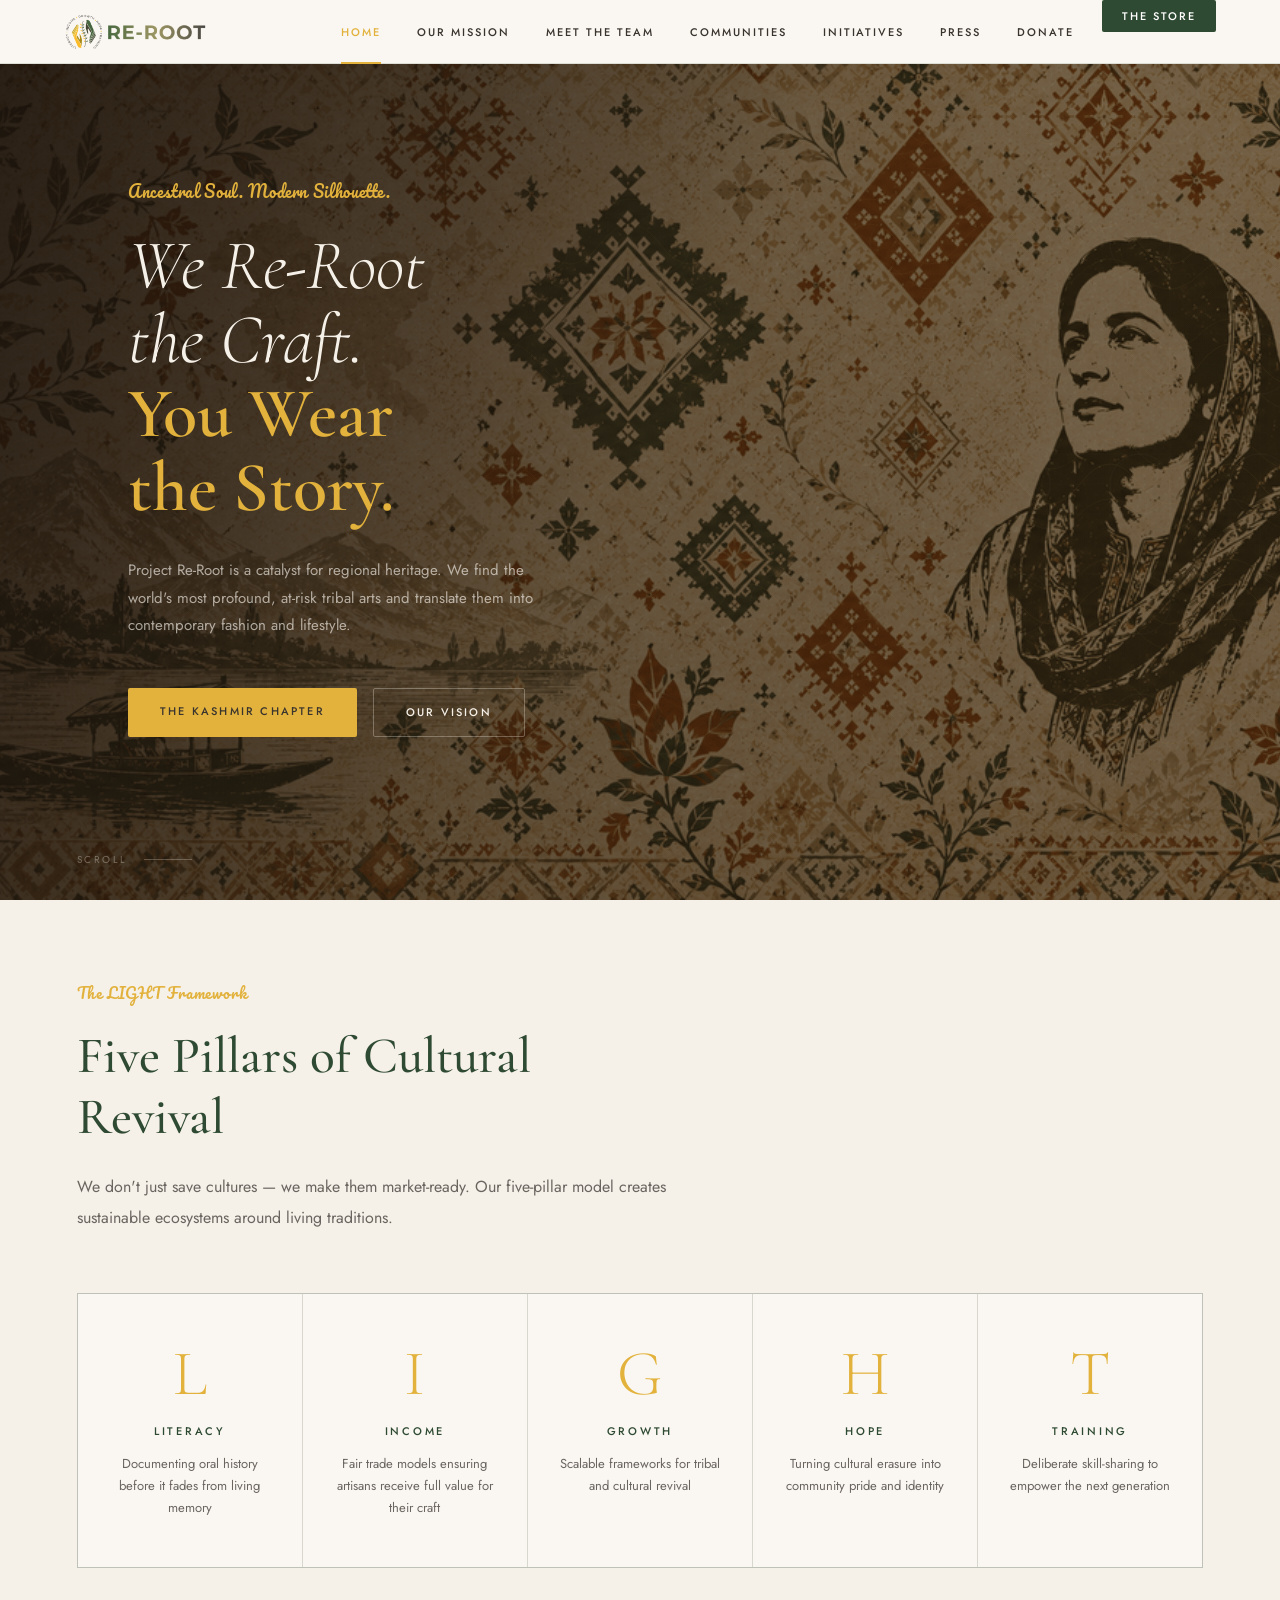
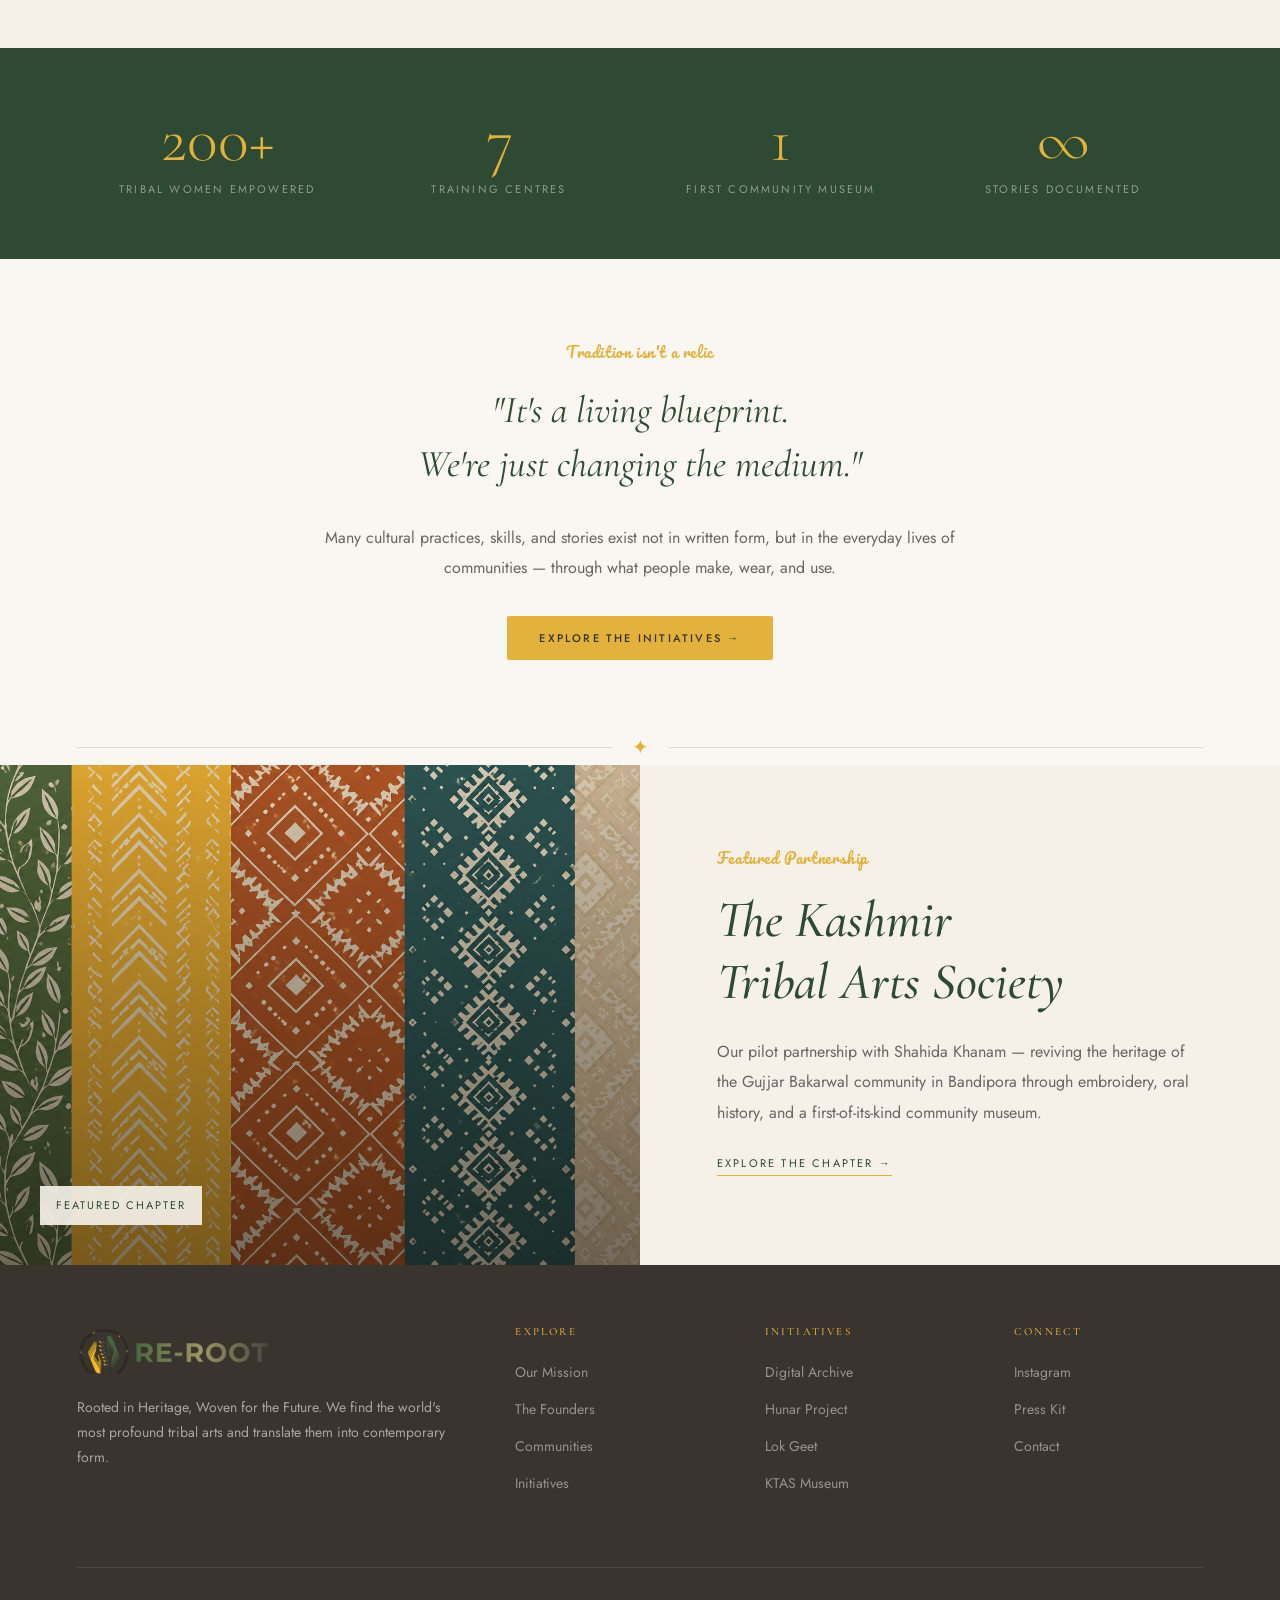
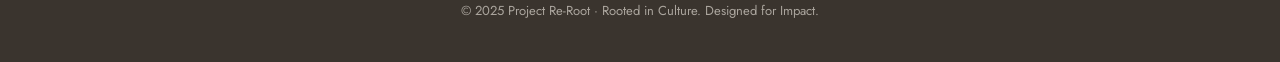
==== index.html @ 129a93f0 "Initial commit" ====
<!DOCTYPE html>
<html lang="en">
<head>
<meta charset="UTF-8">
<meta name="viewport" content="width=device-width, initial-scale=1.0">
<title>RE-ROOT - Rooted in Heritage, Woven for the Future</title>
<meta name="description" content="Project Re-Root revives living tribal traditions through storytelling, artisan partnerships, and contemporary cultural design.">
<link rel="preconnect" href="https://fonts.googleapis.com">
<link rel="preconnect" href="https://fonts.gstatic.com" crossorigin>
<link href="https://fonts.googleapis.com/css2?family=Cormorant+Garamond:ital,wght@0,300;0,400;0,500;0,600;1,300;1,400;1,500&family=Jost:wght@300;400;500&family=Pacifico&display=swap" rel="stylesheet">
<link rel="stylesheet" href="styles.css">
<script src="script.js" defer></script>
</head>
<body>
<nav>
  <a href="index.html" class="nav-logo">
    <img src="img/re-root-logo.png" alt="RE-ROOT">
    <span class="visually-hidden">RE-ROOT</span>
  </a>
  <ul class="nav-links">
    <li><a href="index.html" class="active" aria-current="page">Home</a></li>
    <li><a href="mission.html">Our Mission</a></li>
    <li><a href="team.html">Meet the Team</a></li>
    <li><a href="communities.html">Communities</a></li>
    <li><a href="initiatives.html">Initiatives</a></li>
    <li><a href="press.html">Press</a></li>
    <li><a href="donate.html">Donate</a></li>
    <li><a href="#" class="nav-store" onclick="return false;" aria-disabled="true" title="Store coming soon">The Store</a></li>
  </ul>
  <button class="hamburger" id="hamburger" onclick="toggleMenu()" aria-label="Toggle menu">
    <span></span><span></span><span></span>
  </button>
</nav>
<div class="mobile-drawer" id="mobile-drawer">
  <a href="index.html" class="mobile-link active" aria-current="page">Home</a>
  <a href="mission.html" class="mobile-link">Our Mission</a>
  <a href="team.html" class="mobile-link">Meet the Team</a>
  <a href="communities.html" class="mobile-link">Communities</a>
  <a href="initiatives.html" class="mobile-link">Initiatives</a>
  <a href="press.html" class="mobile-link">Press</a>
  <a href="donate.html" class="mobile-link">Donate</a>
  <a href="#" class="mobile-link mobile-link-store" onclick="return false;" aria-disabled="true" title="Store coming soon">The Store</a>
</div>
<div class="drawer-overlay" id="drawer-overlay" onclick="closeMenu()"></div>

<main class="page">
  <section class="hero-fullbleed">
    <div class="hero-bg-pattern hero-home-bg"></div>
    <div class="hero-bg-overlay"></div>
    <div class="hero-content">
      <div class="hero-content-inner">
        <p class="hero-tagline">Ancestral Soul. Modern Silhouette.</p>
        <h1 class="hero-h1">We Re-Root<br>the Craft.<br><strong>You Wear<br>the Story.</strong></h1>
        <p class="hero-sub">Project Re-Root is a catalyst for regional heritage. We find the world's most profound, at-risk tribal arts and translate them into contemporary fashion and lifestyle.</p>
        <div class="hero-ctas">
          <a href="communities.html" class="btn-primary">The Kashmir Chapter</a>
          <a href="mission.html" class="btn-ghost">Our Vision</a>
        </div>
      </div>
    </div>
    <div class="hero-scroll-hint">
      <span>Scroll</span>
      <div class="hero-scroll-line"></div>
    </div>
  </section>

  <section class="section pillars-section">
    <div style="max-width:600px">
      <p class="section-label">The LIGHT Framework</p>
      <h2 class="section-title">Five Pillars of Cultural Revival</h2>
      <p class="section-para">We don't just save cultures &mdash; we make them market-ready. Our five-pillar model creates sustainable ecosystems around living traditions.</p>
    </div>
    <div class="pillars-grid">
      <div class="pillar">
        <div class="pillar-letter">L</div>
        <div class="pillar-name">Literacy</div>
        <p class="pillar-desc">Documenting oral history before it fades from living memory</p>
      </div>
      <div class="pillar">
        <div class="pillar-letter">I</div>
        <div class="pillar-name">Income</div>
        <p class="pillar-desc">Fair trade models ensuring artisans receive full value for their craft</p>
      </div>
      <div class="pillar">
        <div class="pillar-letter">G</div>
        <div class="pillar-name">Growth</div>
        <p class="pillar-desc">Scalable frameworks for tribal and cultural revival</p>
      </div>
      <div class="pillar">
        <div class="pillar-letter">H</div>
        <div class="pillar-name">Hope</div>
        <p class="pillar-desc">Turning cultural erasure into community pride and identity</p>
      </div>
      <div class="pillar">
        <div class="pillar-letter">T</div>
        <div class="pillar-name">Training</div>
        <p class="pillar-desc">Deliberate skill-sharing to empower the next generation</p>
      </div>
    </div>
  </section>

  <div class="stat-band">
    <div class="stat-item">
      <div class="stat-num">200+</div>
      <div class="stat-label">Tribal Women Empowered</div>
    </div>
    <div class="stat-item">
      <div class="stat-num">7</div>
      <div class="stat-label">Training Centres</div>
    </div>
    <div class="stat-item">
      <div class="stat-num">1</div>
      <div class="stat-label">First Community Museum</div>
    </div>
    <div class="stat-item">
      <div class="stat-num">&#8734;</div>
      <div class="stat-label">Stories Documented</div>
    </div>
  </div>

  <section class="section">
    <div style="max-width:800px; margin:0 auto; text-align:center">
      <p class="section-label">Tradition isn't a relic</p>
      <blockquote class="pullquote" style="border-left:none;padding-left:0;text-align:center">
        "It's a living blueprint.<br>We're just changing the medium."
      </blockquote>
      <p class="section-para" style="margin:0 auto 40px;text-align:center">Many cultural practices, skills, and stories exist not in written form, but in the everyday lives of communities &mdash; through what people make, wear, and use.</p>
      <a href="initiatives.html" class="btn-primary">Explore the Initiatives &rarr;</a>
    </div>
  </section>

  <div class="divider">
    <div class="divider-line"></div>
    <div class="divider-motif">&#10022;</div>
    <div class="divider-line"></div>
  </div>

  <section class="feature-split">
    <div class="feature-photo-panel" data-random-bg style="--bg-tint:linear-gradient(180deg, rgba(245,240,232,0.08) 0%, rgba(26,23,20,0.18) 100%)">
      <span>Featured Chapter</span>
    </div>
    <div style="padding:80px 6vw;background:var(--ivorylight)">
      <p class="section-label">Featured Partnership</p>
      <h2 class="section-title" style="font-style:italic">The Kashmir<br>Tribal Arts Society</h2>
      <p class="section-para">Our pilot partnership with Shahida Khanam &mdash; reviving the heritage of the Gujjar Bakarwal community in Bandipora through embroidery, oral history, and a first-of-its-kind community museum.</p>
      <a href="communities.html" style="font-size:11px;letter-spacing:0.2em;text-transform:uppercase;color:var(--forest);text-decoration:none;border-bottom:1px solid var(--gold);padding-bottom:4px">Explore the Chapter &rarr;</a>
    </div>
  </section>

  <footer>
    <div class="footer-grid">
      <div class="footer-brand">
        <img src="img/re-root-logo.png" alt="RE-ROOT">
        <p>Rooted in Heritage, Woven for the Future. We find the world's most profound tribal arts and translate them into contemporary form.</p>
      </div>
      <div class="footer-col">
        <h4>Explore</h4>
        <ul>
          <li><a href="mission.html">Our Mission</a></li>
          <li><a href="team.html">The Founders</a></li>
          <li><a href="communities.html">Communities</a></li>
          <li><a href="initiatives.html">Initiatives</a></li>
        </ul>
      </div>
      <div class="footer-col">
        <h4>Initiatives</h4>
        <ul>
          <li><a href="initiatives.html#digital">Digital Archive</a></li>
          <li><a href="initiatives.html#hunar">Hunar Project</a></li>
          <li><a href="initiatives.html#lokgeet">Lok Geet</a></li>
          <li><a href="communities.html">KTAS Museum</a></li>
        </ul>
      </div>
      <div class="footer-col">
        <h4>Connect</h4>
        <ul>
          <li><a href="https://www.instagram.com/project.reroot__?igsh=MTBrZWE5NHo5NWFqdw==" target="_blank" rel="noopener noreferrer">Instagram</a></li>
          <li><a href="press.html">Press Kit</a></li>
          <li><a href="#">Contact</a></li>
        </ul>
      </div>
    </div>
    <div class="footer-bottom">
      <p>&copy; 2025 Project Re-Root &middot; Rooted in Culture. Designed for Impact.</p>
    </div>
  </footer>
</main>
</body>
</html>
---- styles.css ----
:root {
  --forest: #2e4a32;
  --olive: #6b7a3e;
  --gold: #e2b23c;
  --clay: #b35a2e;
  --dye: #3a342e;
  --ivory: #f3ef66;
  --ivorylight: #f5f0e8;
  --beige: #dcc9a6;
  --indigo: #2f5f63;
  --stone: #8e877c;
  --mahua: #8a4f5e;
  --bg: #faf7f2;
  --text: #1a1714;
  --muted: #6b6560;
  --border: rgba(46, 74, 50, 0.15);
}

* {
  margin: 0;
  padding: 0;
  box-sizing: border-box;
}

html {
  scroll-behavior: smooth;
}

body {
  font-family: "Jost", sans-serif;
  background: var(--bg);
  color: var(--text);
  font-size: 16px;
  line-height: 1.7;
}

body.menu-open {
  overflow: hidden;
}

[data-random-bg] {
  background-image: var(--bg-tint, none), var(--random-bg-image);
  background-size: cover;
  background-position: center;
  background-repeat: no-repeat;
}

h1,
h2,
h3,
h4 {
  font-family: "Cormorant Garamond", serif;
  font-weight: 500;
  line-height: 1.2;
}

.serif {
  font-family: "Cormorant Garamond", serif;
}

.caps {
  font-family: "Pacifico", cursive;
  letter-spacing: 0.04em;
  text-transform: none;
  font-size: 14px;
  font-weight: 400;
}

nav {
  position: fixed;
  top: 0;
  left: 0;
  right: 0;
  z-index: 100;
  background: var(--bg);
  border-bottom: 1px solid var(--border);
  display: flex;
  align-items: center;
  justify-content: space-between;
  padding: 0 5vw;
  height: 64px;
}

.nav-logo {
  color: var(--forest);
  text-decoration: none;
  display: flex;
  align-items: center;
  gap: 12px;
}

.nav-logo img {
  display: block;
  height: 40px;
  width: auto;
}

.visually-hidden {
  position: absolute;
  width: 1px;
  height: 1px;
  padding: 0;
  margin: -1px;
  overflow: hidden;
  clip: rect(0, 0, 0, 0);
  white-space: nowrap;
  border: 0;
}

.nav-links {
  display: flex;
  gap: 0;
  list-style: none;
}

.nav-links a {
  display: block;
  padding: 0 18px;
  height: 64px;
  line-height: 64px;
  color: var(--dye);
  text-decoration: none;
  font-size: 11px;
  letter-spacing: 0.18em;
  text-transform: uppercase;
  font-weight: 500;
  transition: color 0.2s;
  position: relative;
}

.nav-links a:hover {
  color: var(--gold);
}

.nav-links a.active {
  color: var(--gold);
}

.nav-links a::after {
  content: "";
  position: absolute;
  bottom: 0;
  left: 18px;
  right: 18px;
  height: 2px;
  background: var(--gold);
  transform: scaleX(0);
  transition: transform 0.2s;
}

.nav-links a:hover::after,
.nav-links a.active::after {
  transform: scaleX(1);
}

.nav-store {
  background: var(--forest);
  color: #fff !important;
  padding: 8px 20px !important;
  height: auto !important;
  line-height: normal !important;
  border-radius: 2px;
  margin-left: 10px;
}

.nav-store:hover {
  background: var(--olive) !important;
  color: #fff !important;
}

.nav-store::after {
  display: none !important;
}

.page {
  min-height: 100vh;
  padding-top: 64px;
}

.hamburger {
  display: none;
  flex-direction: column;
  justify-content: center;
  gap: 5px;
  background: none;
  border: none;
  cursor: pointer;
  padding: 8px;
  z-index: 200;
}

.hamburger span {
  display: block;
  width: 24px;
  height: 1.5px;
  background: var(--dye);
  transition: all 0.3s;
}

.hamburger.open span:nth-child(1) {
  transform: translateY(6.5px) rotate(45deg);
}

.hamburger.open span:nth-child(2) {
  opacity: 0;
}

.hamburger.open span:nth-child(3) {
  transform: translateY(-6.5px) rotate(-45deg);
}

.mobile-drawer {
  display: none;
  position: fixed;
  top: 64px;
  left: 0;
  right: 0;
  bottom: 0;
  background: var(--bg);
  z-index: 99;
  padding: 40px 6vw;
  flex-direction: column;
  gap: 0;
  transform: translateX(-100%);
  transition: transform 0.35s cubic-bezier(0.4, 0, 0.2, 1);
}

.mobile-drawer.open {
  transform: translateX(0);
}

.mobile-link {
  display: block;
  padding: 20px 0;
  border-bottom: 1px solid var(--border);
  font-size: 28px;
  font-family: "Cormorant Garamond", serif;
  font-style: italic;
  color: var(--dye);
  text-decoration: none;
  transition: color 0.2s;
}

.mobile-link:hover,
.mobile-link.active {
  color: var(--gold);
}

.mobile-link-store {
  margin-top: 32px;
  background: var(--forest);
  color: #fff !important;
  padding: 16px 24px;
  font-style: normal;
  font-family: "Jost", sans-serif;
  font-size: 13px;
  letter-spacing: 0.2em;
  text-transform: uppercase;
  border-bottom: none;
  text-align: center;
}

.drawer-overlay {
  display: none;
  position: fixed;
  inset: 0;
  z-index: 98;
  background: rgba(26, 23, 20, 0.4);
}

.drawer-overlay.show {
  display: block;
}

.hero-fullbleed {
  position: relative;
  min-height: calc(100vh - 64px);
  background-color: var(--dye);
  overflow: hidden;
  display: flex;
  flex-direction: column;
}

.hero-bg-pattern {
  position: absolute;
  inset: 0;
  z-index: 0;
  background-image:
    radial-gradient(ellipse 80% 60% at 70% 50%, #6b3a1f 0%, transparent 60%),
    radial-gradient(ellipse 50% 80% at 20% 80%, #2e4a32 0%, transparent 55%),
    radial-gradient(ellipse 40% 40% at 85% 15%, #b35a2e 0%, transparent 50%);
  background-color: #2a2219;
}

.hero-home-bg {
  background-image:
    linear-gradient(120deg, rgba(26, 18, 12, 0.68) 0%, rgba(26, 18, 12, 0.42) 48%, rgba(26, 18, 12, 0.58) 100%),
    url("img/bg-hero.png");
  background-size: cover;
  background-position: center;
  background-repeat: no-repeat;
}

.hero-bg-pattern::before {
  content: "";
  position: absolute;
  inset: 0;
  background-image: url("data:image/svg+xml,%3Csvg xmlns='http://www.w3.org/2000/svg' width='120' height='120'%3E%3Cpath d='M0 60 Q30 20 60 60 Q90 100 120 60' fill='none' stroke='rgba(226,178,60,0.06)' stroke-width='1'/%3E%3Cpath d='M0 30 Q30 0 60 30 Q90 60 120 30' fill='none' stroke='rgba(226,178,60,0.04)' stroke-width='1'/%3E%3Cpath d='M0 90 Q30 60 60 90 Q90 120 120 90' fill='none' stroke='rgba(226,178,60,0.04)' stroke-width='1'/%3E%3Ccircle cx='60' cy='60' r='30' fill='none' stroke='rgba(245,240,232,0.025)' stroke-width='1'/%3E%3Cpath d='M30 0 L30 120 M60 0 L60 120 M90 0 L90 120' stroke='rgba(245,240,232,0.015)' stroke-width='0.5'/%3E%3Cpath d='M0 30 L120 30 M0 60 L120 60 M0 90 L120 90' stroke='rgba(245,240,232,0.015)' stroke-width='0.5'/%3E%3C/svg%3E");
  background-repeat: repeat;
}

.hero-bg-overlay {
  position: absolute;
  inset: 0;
  z-index: 1;
  background: linear-gradient(105deg, rgba(26, 18, 12, 0.75) 0%, rgba(26, 18, 12, 0.3) 55%, rgba(26, 18, 12, 0) 100%);
}

.hero-content {
  position: relative;
  z-index: 2;
  flex: 1;
  display: flex;
  align-items: center;
  justify-content: flex-start;
  padding: 80px 6vw;
  gap: 60px;
  text-align: left;
}

.hero-content-inner {
  max-width: 700px;
  margin-left: clamp(16px, 4vw, 56px);
}

.hero-tagline {
  font-family: "Pacifico", cursive;
  font-size: 16px;
  letter-spacing: 0.04em;
  text-transform: none;
  color: var(--gold);
  margin-bottom: 24px;
  font-weight: 400;
}

.hero-h1 {
  font-size: clamp(44px, 5.5vw, 80px);
  color: var(--ivorylight);
  font-weight: 300;
  font-style: italic;
  line-height: 1.05;
  margin-bottom: 32px;
}

.hero-h1 strong {
  font-style: normal;
  font-weight: 600;
  color: var(--gold);
}

.hero-sub {
  color: rgba(245, 240, 232, 0.65);
  font-size: 15px;
  line-height: 1.85;
  max-width: 420px;
  margin: 0 0 48px;
}

.hero-ctas {
  display: flex;
  gap: 16px;
  flex-wrap: wrap;
  justify-content: flex-start;
}

.btn-primary {
  background: var(--gold);
  color: var(--dye);
  padding: 14px 32px;
  text-decoration: none;
  font-size: 11px;
  letter-spacing: 0.2em;
  text-transform: uppercase;
  font-weight: 500;
  border-radius: 2px;
  transition: background 0.2s;
}

.btn-primary:hover {
  background: #c9a030;
}

.btn-ghost {
  border: 1px solid rgba(245, 240, 232, 0.3);
  color: var(--ivorylight);
  padding: 14px 32px;
  text-decoration: none;
  font-size: 11px;
  letter-spacing: 0.2em;
  text-transform: uppercase;
  font-weight: 500;
  border-radius: 2px;
  transition: all 0.2s;
}

.btn-ghost:hover {
  border-color: var(--gold);
  color: var(--gold);
}

.hero-overlay-card {
  background: rgba(245, 240, 232, 0.95);
  padding: 40px 48px;
  text-align: center;
  min-width: 260px;
  flex-shrink: 0;
}

.hero-overlay-card .label {
  font-size: 10px;
  letter-spacing: 0.3em;
  text-transform: uppercase;
  color: var(--stone);
  margin-bottom: 10px;
}

.hero-overlay-card h3 {
  font-size: 20px;
  color: var(--dye);
  font-weight: 400;
  letter-spacing: 0.05em;
  font-style: italic;
}

.hero-scroll-hint {
  position: relative;
  z-index: 2;
  display: flex;
  align-items: center;
  gap: 16px;
  padding: 0 6vw 32px;
  font-size: 10px;
  letter-spacing: 0.25em;
  text-transform: uppercase;
  color: rgba(245, 240, 232, 0.35);
}

.hero-scroll-line {
  width: 48px;
  height: 1px;
  background: rgba(245, 240, 232, 0.25);
}

.placeholder-label {
  color: rgba(255, 255, 255, 0.4);
  font-size: 12px;
  letter-spacing: 0.2em;
  text-transform: uppercase;
}

.section {
  padding: 80px 6vw;
}

.section-sm {
  padding: 60px 6vw;
}

.section-label {
  font-family: "Pacifico", cursive;
  font-size: 15px;
  letter-spacing: 0.04em;
  text-transform: none;
  color: var(--gold);
  margin-bottom: 20px;
  font-weight: 400;
}

.section-title {
  font-size: clamp(32px, 4vw, 52px);
  color: var(--forest);
  margin-bottom: 24px;
}

.section-para {
  color: var(--muted);
  max-width: 680px;
  line-height: 1.9;
  margin-bottom: 20px;
}

.pillars-section {
  background: var(--ivorylight);
}

.pillars-grid {
  display: grid;
  grid-template-columns: repeat(5, 1fr);
  gap: 1px;
  background: var(--border);
  border: 1px solid var(--border);
  margin-top: 60px;
}

.pillar {
  background: var(--bg);
  padding: 48px 28px;
  text-align: center;
}

.pillar-letter {
  font-family: "Cormorant Garamond", serif;
  font-size: 64px;
  font-weight: 300;
  color: var(--gold);
  line-height: 1;
  margin-bottom: 16px;
}

.pillar-name {
  font-size: 11px;
  letter-spacing: 0.25em;
  text-transform: uppercase;
  color: var(--forest);
  font-weight: 500;
  margin-bottom: 12px;
}

.pillar-desc {
  font-size: 13px;
  color: var(--muted);
  line-height: 1.7;
}

.mission-grid {
  display: grid;
  grid-template-columns: 1fr 1fr;
  gap: 80px;
  align-items: center;
}

.mission-img {
  aspect-ratio: 4 / 5;
  background: var(--beige);
  display: flex;
  align-items: center;
  justify-content: center;
  flex-direction: column;
  gap: 12px;
  overflow: hidden;
}

.mission-img img {
  width: 100%;
  height: 100%;
  object-fit: cover;
  display: block;
}

.pullquote {
  font-family: "Cormorant Garamond", serif;
  font-size: clamp(24px, 3vw, 38px);
  font-style: italic;
  color: var(--forest);
  line-height: 1.4;
  margin-bottom: 32px;
  border-left: 3px solid var(--gold);
  padding-left: 28px;
}

.team-section {
  background: var(--dye);
}

.team-section .section-title {
  color: var(--ivorylight);
}

.team-section .section-label {
  color: var(--gold);
}

.team-section .section-para {
  color: rgba(245, 240, 232, 0.6);
}

.team-grid {
  display: grid;
  grid-template-columns: 1fr 1fr;
  gap: 40px;
  margin-top: 60px;
}

.team-card {
  border: 1px solid rgba(245, 240, 232, 0.1);
  padding: 40px;
}

.founder-photo-frame {
  width: 120px;
  height: 120px;
  border-radius: 50%;
  overflow: hidden;
  margin-bottom: 28px;
  border: 3px solid rgba(226, 178, 60, 0.4);
}

.founder-photo-frame img {
  width: 100%;
  height: 100%;
  object-fit: cover;
  display: block;
}

.team-name {
  font-family: "Cormorant Garamond", serif;
  font-size: 28px;
  color: var(--ivorylight);
  margin-bottom: 4px;
}

.team-role {
  font-size: 11px;
  letter-spacing: 0.2em;
  text-transform: uppercase;
  color: var(--gold);
  margin-bottom: 16px;
}

.team-bio {
  color: rgba(245, 240, 232, 0.6);
  font-size: 14px;
  line-height: 1.8;
}

.ktas-hero {
  height: 60vh;
  background: var(--forest);
  display: flex;
  align-items: flex-end;
  padding: 60px 6vw;
  position: relative;
  overflow: hidden;
}

.ktas-hero::before {
  content: "";
  position: absolute;
  inset: 0;
  background: url("data:image/svg+xml,%3Csvg xmlns='http://www.w3.org/2000/svg' width='80' height='80'%3E%3Ccircle cx='40' cy='40' r='30' fill='none' stroke='rgba(226,178,60,0.08)' stroke-width='1'/%3E%3Ccircle cx='40' cy='40' r='20' fill='none' stroke='rgba(226,178,60,0.05)' stroke-width='1'/%3E%3C/svg%3E") repeat;
}

.ktas-hero-content {
  position: relative;
  max-width: 700px;
}

.ktas-hero-content .section-label {
  color: var(--gold);
}

.ktas-hero h1 {
  font-size: clamp(36px, 5vw, 64px);
  color: var(--ivorylight);
  font-weight: 300;
  font-style: italic;
  margin-bottom: 16px;
}

.ktas-hero p {
  color: rgba(245, 240, 232, 0.65);
  font-size: 16px;
  max-width: 560px;
}

.ktas-split {
  display: grid;
  grid-template-columns: 1fr 1fr;
  gap: 0;
}

.ktas-img-col {
  background: var(--beige);
  min-height: 500px;
  display: flex;
  align-items: center;
  justify-content: center;
  flex-direction: column;
  position: relative;
  overflow: hidden;
}

.ktas-text-col {
  padding: 80px 6vw;
}

.achievement-list {
  list-style: none;
  margin-top: 32px;
}

.achievement-list li {
  padding: 20px 0;
  border-bottom: 1px solid var(--border);
  display: flex;
  gap: 20px;
  align-items: flex-start;
}

.achievement-list li:last-child {
  border-bottom: none;
}

.ach-num {
  font-family: "Cormorant Garamond", serif;
  font-size: 36px;
  color: var(--gold);
  font-weight: 300;
  line-height: 1;
  min-width: 48px;
}

.ach-text h4 {
  font-size: 16px;
  color: var(--forest);
  margin-bottom: 4px;
  font-weight: 500;
}

.ach-text p {
  font-size: 13px;
  color: var(--muted);
}

.community-band {
  background: var(--clay);
  padding: 80px 6vw;
}

.community-band .section-title {
  color: var(--ivorylight);
  font-style: italic;
}

.community-band .section-label {
  color: rgba(245, 240, 232, 0.6);
}

.community-band .section-para {
  color: rgba(245, 240, 232, 0.75);
  max-width: none;
}

.projects-header {
  padding: 80px 6vw 40px;
  background: var(--ivorylight);
}

.projects-grid {
  display: grid;
  grid-template-columns: 1fr 1fr 1fr;
}

.project-card {
  padding: 60px 40px;
  border: 1px solid var(--border);
  transition: background 0.3s;
  cursor: pointer;
}

.project-card:hover {
  background: var(--ivorylight);
}

.project-num {
  font-family: "Cormorant Garamond", serif;
  font-size: 80px;
  font-weight: 300;
  color: var(--beige);
  line-height: 1;
  margin-bottom: 24px;
}

.project-tag {
  font-family: "Pacifico", cursive;
  font-size: 14px;
  letter-spacing: 0.04em;
  text-transform: none;
  color: var(--gold);
  margin-bottom: 12px;
  font-weight: 400;
}

.project-title {
  font-size: 28px;
  color: var(--forest);
  margin-bottom: 16px;
  font-style: italic;
}

.project-desc {
  color: var(--muted);
  font-size: 14px;
  line-height: 1.8;
}

.project-expand {
  margin-top: 24px;
  padding: 60px 6vw;
  background: var(--bg);
  border-top: 1px solid var(--border);
  display: none;
}

.project-expand.open {
  display: block;
}

.store-header {
  padding: 80px 6vw 40px;
}

.pattern-header-bg {
  background-image:
    linear-gradient(180deg, rgba(250, 247, 242, 0.94) 0%, rgba(250, 247, 242, 0.88) 100%),
    url("img/bg2.png");
  background-size: cover;
  background-position: center;
  background-repeat: no-repeat;
}

.store-filters {
  display: flex;
  gap: 0;
  margin-bottom: 60px;
  border-bottom: 1px solid var(--border);
}

.filter-btn {
  padding: 12px 28px;
  background: none;
  border: none;
  font-family: "Jost", sans-serif;
  font-size: 11px;
  letter-spacing: 0.2em;
  text-transform: uppercase;
  color: var(--muted);
  cursor: pointer;
  border-bottom: 2px solid transparent;
  margin-bottom: -1px;
  transition: all 0.2s;
}

.filter-btn:hover,
.filter-btn.active {
  color: var(--forest);
  border-bottom-color: var(--gold);
}

.store-grid {
  display: grid;
  grid-template-columns: repeat(3, 1fr);
  gap: 1px;
  background: var(--border);
}

.store-item {
  background: var(--bg);
}

.store-img {
  aspect-ratio: 4 / 5;
  background: var(--beige);
  display: flex;
  align-items: center;
  justify-content: center;
  flex-direction: column;
  gap: 8px;
  position: relative;
  overflow: hidden;
}

.store-img-inner {
  background: linear-gradient(135deg, var(--beige), var(--stone) 80%);
}

.craft-badge {
  position: absolute;
  bottom: 16px;
  left: 16px;
  background: var(--ivorylight);
  padding: 6px 14px;
  font-size: 10px;
  letter-spacing: 0.2em;
  text-transform: uppercase;
  color: var(--dye);
}

.store-info {
  padding: 24px;
}

.store-item-name {
  font-size: 20px;
  color: var(--forest);
  margin-bottom: 4px;
}

.store-item-origin {
  font-size: 11px;
  letter-spacing: 0.15em;
  text-transform: uppercase;
  color: var(--stone);
  margin-bottom: 12px;
}

.store-item-price {
  font-size: 16px;
  color: var(--clay);
  font-weight: 500;
}

.meet-artisan {
  display: flex;
  align-items: center;
  gap: 10px;
  margin-top: 16px;
  padding-top: 16px;
  border-top: 1px solid var(--border);
  font-size: 12px;
  color: var(--indigo);
  text-decoration: none;
}

.press-grid {
  display: grid;
  grid-template-columns: 1fr 1fr;
  gap: 40px;
  margin-top: 60px;
}

.press-card {
  padding: 40px;
  border: 1px solid var(--border);
}

.press-source {
  font-family: "Pacifico", cursive;
  font-size: 14px;
  letter-spacing: 0.04em;
  text-transform: none;
  color: var(--stone);
  margin-bottom: 16px;
}

.press-headline {
  font-size: 22px;
  color: var(--forest);
  font-style: italic;
  line-height: 1.4;
  margin-bottom: 16px;
}

.press-link {
  font-size: 11px;
  letter-spacing: 0.15em;
  text-transform: uppercase;
  color: var(--indigo);
  text-decoration: none;
}

footer {
  background: var(--dye);
  color: rgba(245, 240, 232, 0.6);
  padding: 60px 6vw 40px;
}

.footer-grid {
  display: grid;
  grid-template-columns: 2fr 1fr 1fr 1fr;
  gap: 60px;
  margin-bottom: 60px;
}

.footer-brand h3 {
  font-family: "Cormorant Garamond", serif;
  font-size: 28px;
  color: var(--ivorylight);
  margin-bottom: 16px;
}

.footer-brand img {
  display: block;
  height: 54px;
  width: auto;
  margin-bottom: 16px;
}

.footer-brand span {
  color: var(--gold);
}

.footer-brand p {
  font-size: 14px;
  line-height: 1.8;
}

.footer-col h4 {
  font-size: 11px;
  letter-spacing: 0.2em;
  text-transform: uppercase;
  color: var(--gold);
  margin-bottom: 20px;
  font-weight: 500;
}

.footer-col ul {
  list-style: none;
}

.footer-col ul li {
  margin-bottom: 10px;
}

.footer-col ul a {
  color: rgba(245, 240, 232, 0.5);
  text-decoration: none;
  font-size: 14px;
  transition: color 0.2s;
}

.footer-col ul a:hover {
  color: var(--gold);
}

.footer-bottom {
  border-top: 1px solid rgba(245, 240, 232, 0.1);
  padding-top: 32px;
  font-size: 13px;
  text-align: center;
}

.divider {
  display: flex;
  align-items: center;
  gap: 20px;
  padding: 0 6vw;
  margin: 0;
}

.divider-line {
  flex: 1;
  height: 1px;
  background: var(--border);
}

.divider-motif {
  font-family: "Cormorant Garamond", serif;
  font-size: 20px;
  color: var(--gold);
}

.stat-band {
  background: var(--forest);
  padding: 60px 6vw;
  display: grid;
  grid-template-columns: repeat(4, 1fr);
  gap: 1px;
  text-align: center;
}

.stat-item {
  padding: 0 20px;
}

.stat-num {
  font-family: "Cormorant Garamond", serif;
  font-size: 64px;
  color: var(--gold);
  font-weight: 300;
  line-height: 1;
  margin-bottom: 8px;
}

.stat-label {
  font-size: 11px;
  letter-spacing: 0.2em;
  text-transform: uppercase;
  color: rgba(245, 240, 232, 0.5);
}

.feature-split {
  display: grid;
  grid-template-columns: 1fr 1fr;
  min-height: 500px;
}

.feature-photo-panel {
  position: relative;
  min-height: 500px;
  display: flex;
  align-items: flex-end;
  padding: 40px;
}

.feature-photo-panel::after {
  content: "";
  position: absolute;
  inset: 0;
  background: linear-gradient(180deg, rgba(26, 23, 20, 0.08) 0%, rgba(26, 23, 20, 0.45) 100%);
}

.feature-photo-panel span {
  position: relative;
  z-index: 1;
  display: inline-flex;
  align-items: center;
  gap: 10px;
  padding: 10px 16px;
  background: rgba(245, 240, 232, 0.92);
  color: var(--forest);
  font-size: 11px;
  letter-spacing: 0.18em;
  text-transform: uppercase;
}

.story-split {
  display: grid;
  grid-template-columns: 1fr 2fr;
  gap: 80px;
  align-items: start;
}

.community-grid {
  display: grid;
  grid-template-columns: 1fr 1fr;
  gap: 60px;
  margin-top: 40px;
}

.portrait-cover {
  padding: 0;
}

.portrait-cover img {
  width: 100%;
  height: 100%;
  object-fit: cover;
  display: block;
}

.recognition-grid {
  display: grid;
  grid-template-columns: 1fr 2fr;
  gap: 60px;
  align-items: center;
}

.recognition-photo {
  background: var(--beige);
  min-height: 260px;
  overflow: hidden;
}

.recognition-photo img {
  width: 100%;
  height: 100%;
  object-fit: cover;
  display: block;
}

@keyframes fadeUp {
  from {
    opacity: 0;
    transform: translateY(24px);
  }

  to {
    opacity: 1;
    transform: translateY(0);
  }
}

.fade-in {
  animation: fadeUp 0.7s ease forwards;
}

@media (max-width: 900px) {
  .hero-content {
    flex-direction: column;
    padding: 60px 6vw 40px;
    gap: 40px;
    align-items: flex-start;
  }

  .hero-overlay-card {
    width: 100%;
    padding: 28px 32px;
  }

  .mission-grid,
  .team-grid,
  .ktas-split,
  .footer-grid,
  .feature-split,
  .story-split,
  .community-grid,
  .recognition-grid {
    grid-template-columns: 1fr;
  }

  .pillars-grid {
    grid-template-columns: 1fr 1fr;
  }

  .projects-grid {
    grid-template-columns: 1fr;
  }

  .store-grid {
    grid-template-columns: 1fr 1fr;
  }

  .stat-band {
    grid-template-columns: 1fr 1fr;
    gap: 0;
  }

  .nav-links {
    display: none;
  }

  .hamburger {
    display: flex;
  }

  .mobile-drawer {
    display: flex;
  }
}

@media (max-width: 600px) {
  .store-grid {
    grid-template-columns: 1fr;
  }

  .pillars-grid {
    grid-template-columns: 1fr;
  }

  .press-grid {
    grid-template-columns: 1fr;
  }

  .stat-band {
    grid-template-columns: 1fr 1fr;
  }

  .hero-h1 {
    font-size: 42px;
  }
}
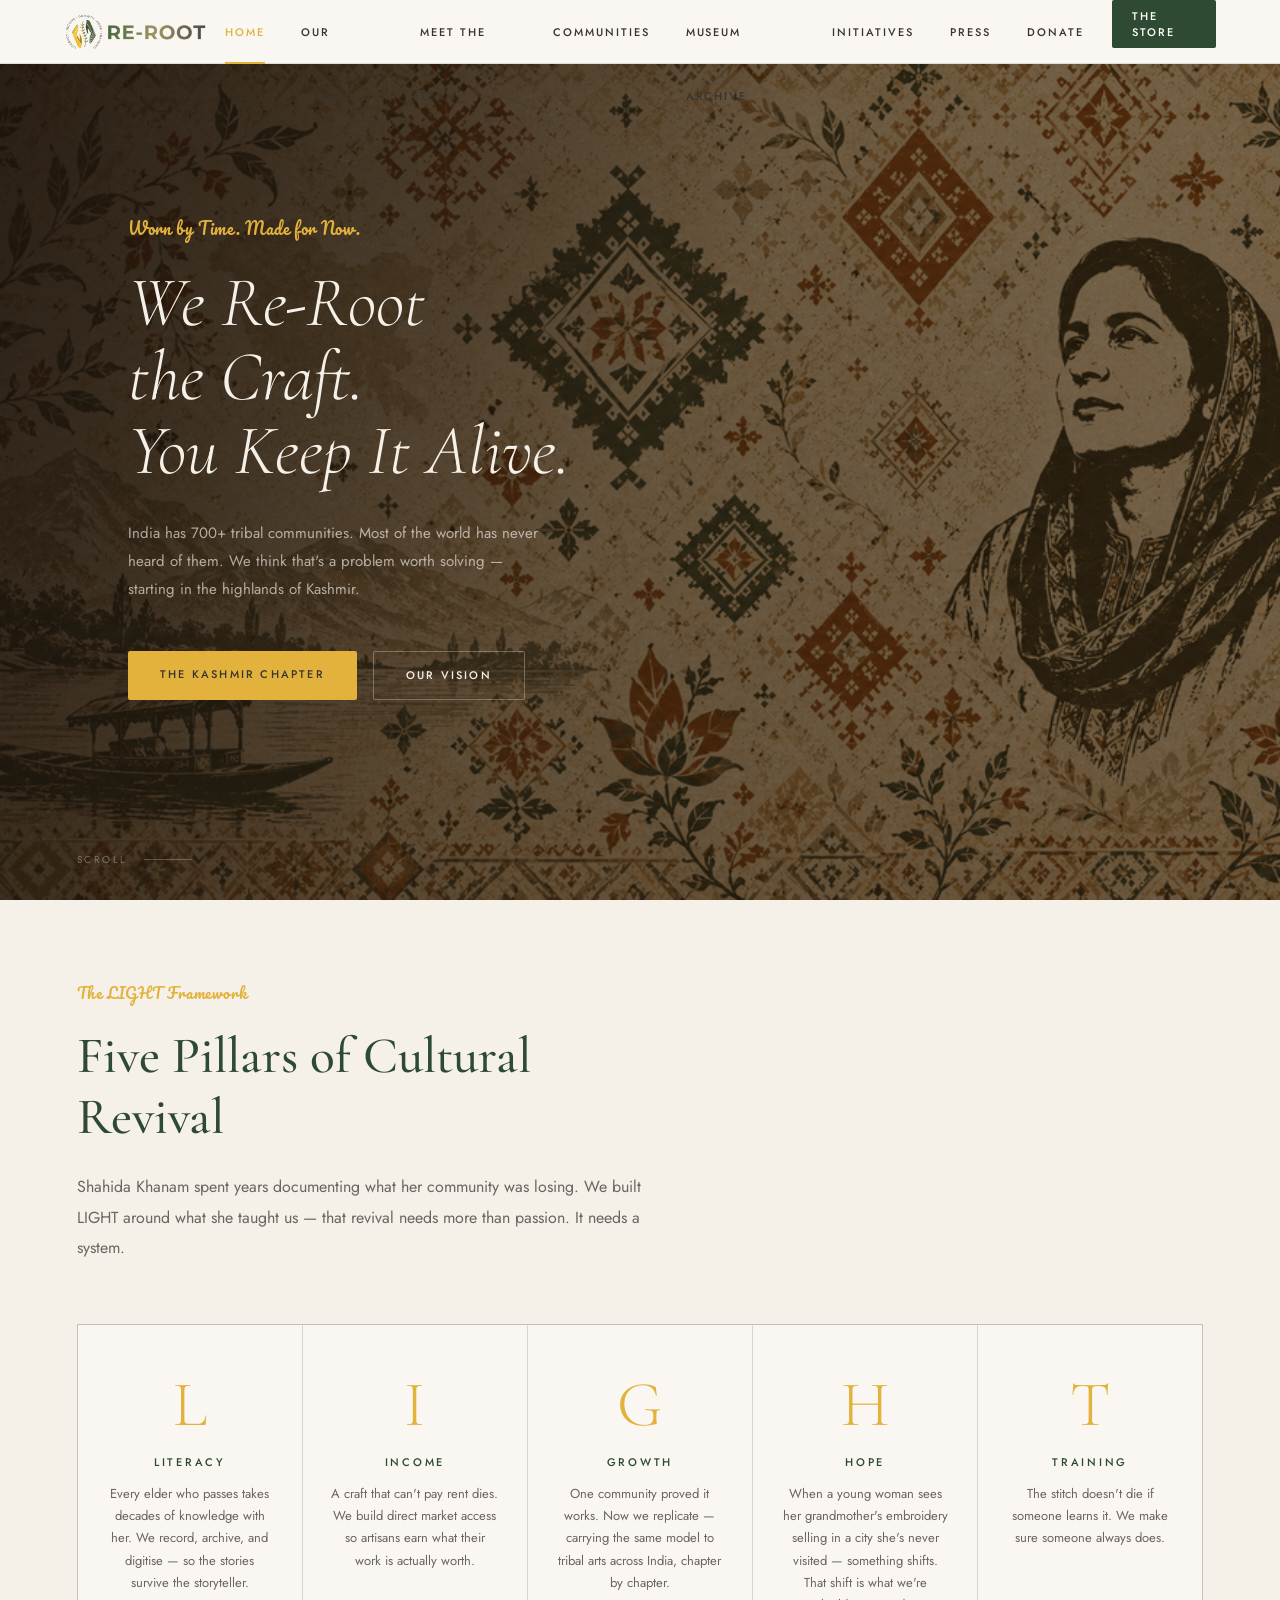
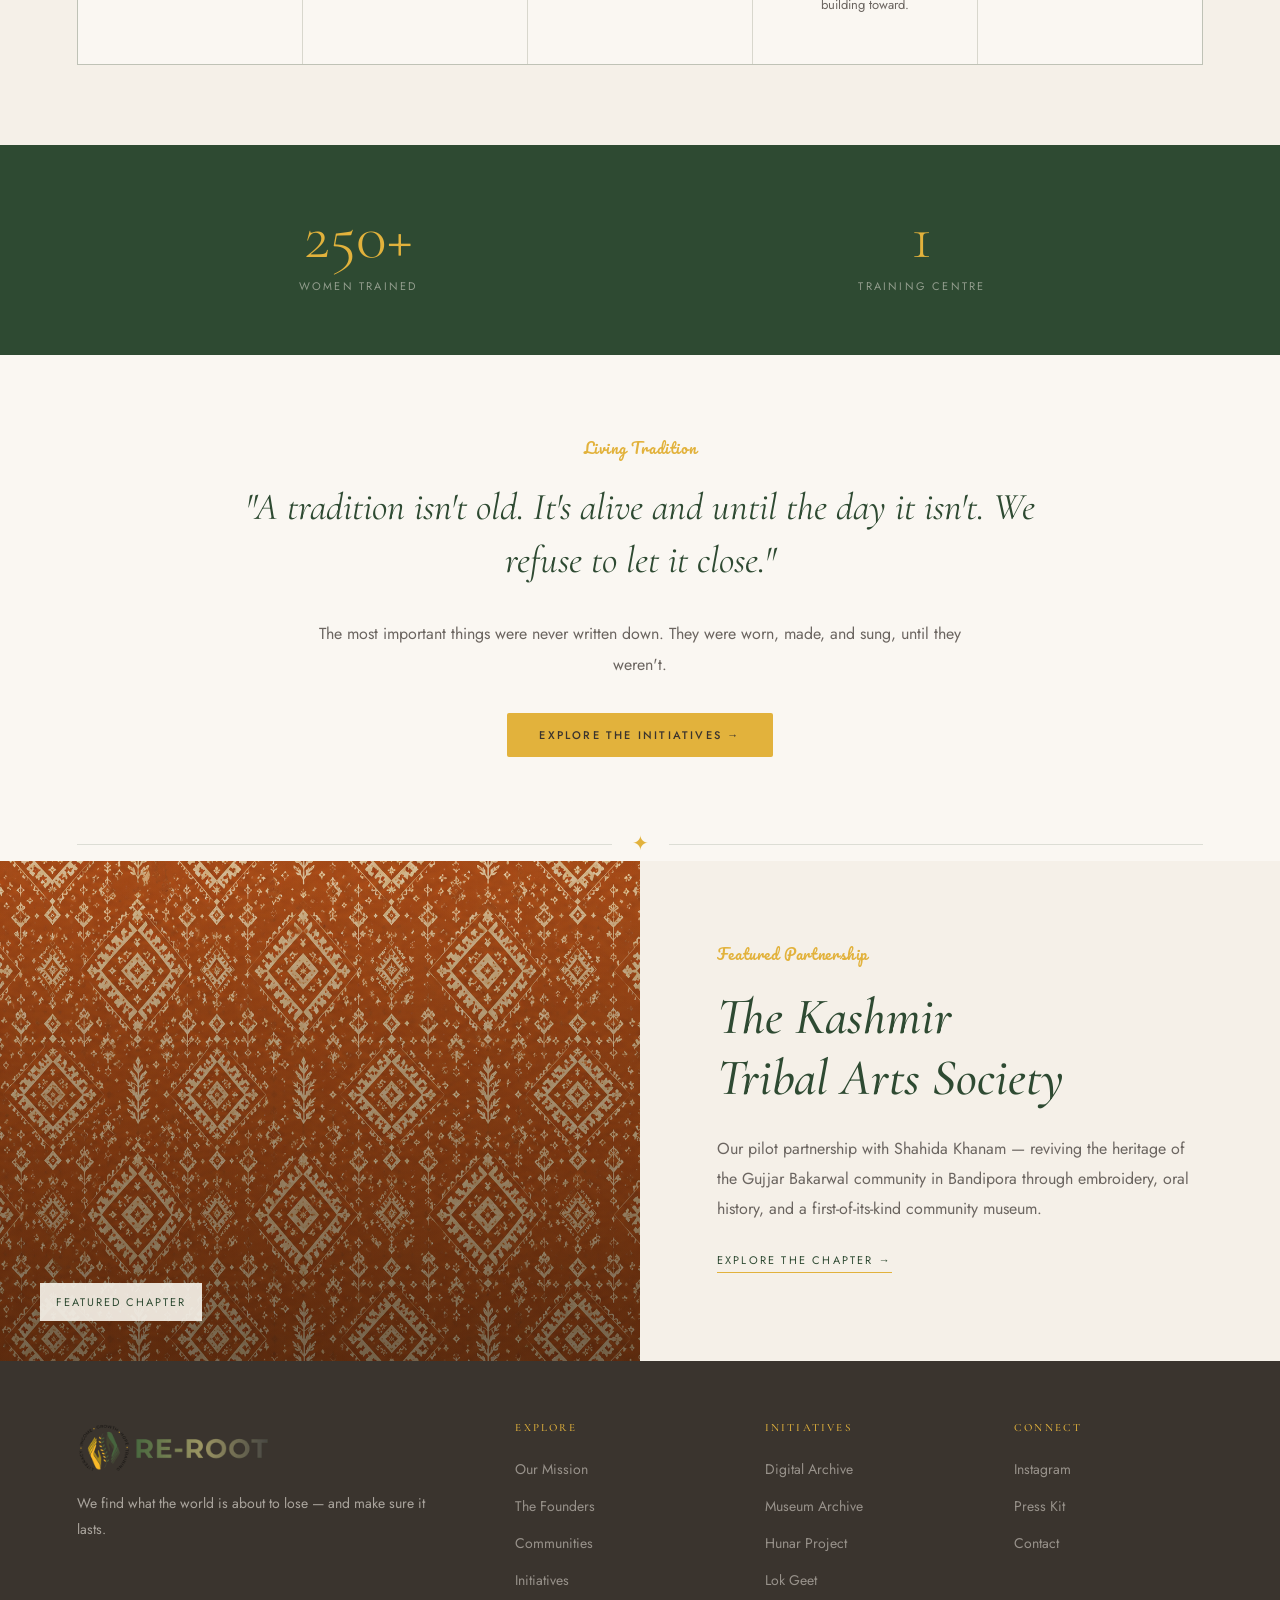
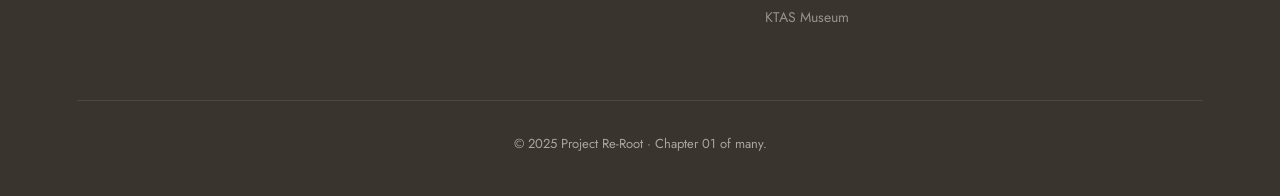
==== commit effe4328: "site update" ====
--- a/index.html
+++ b/index.html
@@ -22,10 +22,11 @@
     <li><a href="mission.html">Our Mission</a></li>
     <li><a href="team.html">Meet the Team</a></li>
     <li><a href="communities.html">Communities</a></li>
+    <li><a href="museum-archive.html">Museum Archive</a></li>
     <li><a href="initiatives.html">Initiatives</a></li>
     <li><a href="press.html">Press</a></li>
     <li><a href="donate.html">Donate</a></li>
-    <li><a href="#" class="nav-store" onclick="return false;" aria-disabled="true" title="Store coming soon">The Store</a></li>
+    <li><a href="store.html" class="nav-store">The Store</a></li>
   </ul>
   <button class="hamburger" id="hamburger" onclick="toggleMenu()" aria-label="Toggle menu">
     <span></span><span></span><span></span>
@@ -36,10 +37,11 @@
   <a href="mission.html" class="mobile-link">Our Mission</a>
   <a href="team.html" class="mobile-link">Meet the Team</a>
   <a href="communities.html" class="mobile-link">Communities</a>
+  <a href="museum-archive.html" class="mobile-link">Museum Archive</a>
   <a href="initiatives.html" class="mobile-link">Initiatives</a>
   <a href="press.html" class="mobile-link">Press</a>
   <a href="donate.html" class="mobile-link">Donate</a>
-  <a href="#" class="mobile-link mobile-link-store" onclick="return false;" aria-disabled="true" title="Store coming soon">The Store</a>
+  <a href="store.html" class="mobile-link mobile-link-store">The Store</a>
 </div>
 <div class="drawer-overlay" id="drawer-overlay" onclick="closeMenu()"></div>
 
@@ -49,9 +51,9 @@
     <div class="hero-bg-overlay"></div>
     <div class="hero-content">
       <div class="hero-content-inner">
-        <p class="hero-tagline">Ancestral Soul. Modern Silhouette.</p>
-        <h1 class="hero-h1">We Re-Root<br>the Craft.<br><strong>You Wear<br>the Story.</strong></h1>
-        <p class="hero-sub">Project Re-Root is a catalyst for regional heritage. We find the world's most profound, at-risk tribal arts and translate them into contemporary fashion and lifestyle.</p>
+        <p class="hero-tagline">Worn by Time. Made for Now.</p>
+        <h1 class="hero-h1">We Re-Root<br>the Craft.<br>You Keep It Alive.</h1>
+        <p class="hero-sub">India has 700+ tribal communities. Most of the world has never heard of them. We think that's a problem worth solving &mdash; starting in the highlands of Kashmir.</p>
         <div class="hero-ctas">
           <a href="communities.html" class="btn-primary">The Kashmir Chapter</a>
           <a href="mission.html" class="btn-ghost">Our Vision</a>
@@ -68,63 +70,55 @@
     <div style="max-width:600px">
       <p class="section-label">The LIGHT Framework</p>
       <h2 class="section-title">Five Pillars of Cultural Revival</h2>
-      <p class="section-para">We don't just save cultures &mdash; we make them market-ready. Our five-pillar model creates sustainable ecosystems around living traditions.</p>
+      <p class="section-para">Shahida Khanam spent years documenting what her community was losing. We built LIGHT around what she taught us &mdash; that revival needs more than passion. It needs a system.</p>
     </div>
     <div class="pillars-grid">
       <div class="pillar">
         <div class="pillar-letter">L</div>
         <div class="pillar-name">Literacy</div>
-        <p class="pillar-desc">Documenting oral history before it fades from living memory</p>
+        <p class="pillar-desc">Every elder who passes takes decades of knowledge with her. We record, archive, and digitise &mdash; so the stories survive the storyteller.</p>
       </div>
       <div class="pillar">
         <div class="pillar-letter">I</div>
         <div class="pillar-name">Income</div>
-        <p class="pillar-desc">Fair trade models ensuring artisans receive full value for their craft</p>
+        <p class="pillar-desc">A craft that can't pay rent dies. We build direct market access so artisans earn what their work is actually worth.</p>
       </div>
       <div class="pillar">
         <div class="pillar-letter">G</div>
         <div class="pillar-name">Growth</div>
-        <p class="pillar-desc">Scalable frameworks for tribal and cultural revival</p>
+        <p class="pillar-desc">One community proved it works. Now we replicate &mdash; carrying the same model to tribal arts across India, chapter by chapter.</p>
       </div>
       <div class="pillar">
         <div class="pillar-letter">H</div>
         <div class="pillar-name">Hope</div>
-        <p class="pillar-desc">Turning cultural erasure into community pride and identity</p>
+        <p class="pillar-desc">When a young woman sees her grandmother's embroidery selling in a city she's never visited &mdash; something shifts. That shift is what we're building toward.</p>
       </div>
       <div class="pillar">
         <div class="pillar-letter">T</div>
         <div class="pillar-name">Training</div>
-        <p class="pillar-desc">Deliberate skill-sharing to empower the next generation</p>
+        <p class="pillar-desc">The stitch doesn't die if someone learns it. We make sure someone always does.</p>
       </div>
     </div>
   </section>
 
   <div class="stat-band">
     <div class="stat-item">
-      <div class="stat-num">200+</div>
-      <div class="stat-label">Tribal Women Empowered</div>
-    </div>
-    <div class="stat-item">
-      <div class="stat-num">7</div>
-      <div class="stat-label">Training Centres</div>
+      <div class="stat-num">250+</div>
+      <div class="stat-label">Women Trained</div>
     </div>
     <div class="stat-item">
       <div class="stat-num">1</div>
-      <div class="stat-label">First Community Museum</div>
-    </div>
-    <div class="stat-item">
-      <div class="stat-num">&#8734;</div>
-      <div class="stat-label">Stories Documented</div>
+      <div class="stat-label">Training Centre</div>
     </div>
   </div>
 
   <section class="section">
     <div style="max-width:800px; margin:0 auto; text-align:center">
-      <p class="section-label">Tradition isn't a relic</p>
+      <p class="section-label">Living Tradition</p>
       <blockquote class="pullquote" style="border-left:none;padding-left:0;text-align:center">
-        "It's a living blueprint.<br>We're just changing the medium."
+        "A tradition isn't old. It's alive and until the day it isn't. We refuse to let it close."
       </blockquote>
-      <p class="section-para" style="margin:0 auto 40px;text-align:center">Many cultural practices, skills, and stories exist not in written form, but in the everyday lives of communities &mdash; through what people make, wear, and use.</p>
+      <p class="section-para" style="margin:0 auto 40px;text-align:center">The most important things were never written down. They were worn, made, and sung, until they weren't.</p>
       <a href="initiatives.html" class="btn-primary">Explore the Initiatives &rarr;</a>
     </div>
   </section>
@@ -151,7 +145,7 @@
     <div class="footer-grid">
       <div class="footer-brand">
         <img src="img/re-root-logo.png" alt="RE-ROOT">
-        <p>Rooted in Heritage, Woven for the Future. We find the world's most profound tribal arts and translate them into contemporary form.</p>
+        <p>We find what the world is about to lose &mdash; and make sure it lasts.</p>
       </div>
       <div class="footer-col">
         <h4>Explore</h4>
@@ -166,6 +160,7 @@
         <h4>Initiatives</h4>
         <ul>
           <li><a href="initiatives.html#digital">Digital Archive</a></li>
+          <li><a href="museum-archive.html">Museum Archive</a></li>
           <li><a href="initiatives.html#hunar">Hunar Project</a></li>
           <li><a href="initiatives.html#lokgeet">Lok Geet</a></li>
           <li><a href="communities.html">KTAS Museum</a></li>
@@ -181,7 +176,7 @@
       </div>
     </div>
     <div class="footer-bottom">
-      <p>&copy; 2025 Project Re-Root &middot; Rooted in Culture. Designed for Impact.</p>
+      <p>&copy; 2025 Project Re-Root &middot; Chapter 01 of many.</p>
     </div>
   </footer>
 </main>
--- a/styles.css
+++ b/styles.css
@@ -38,6 +38,14 @@
   overflow: hidden;
 }
 
+body.store-modal-open {
+  overflow: hidden;
+}
+
+body.archive-lightbox-open {
+  overflow: hidden;
+}
+
 [data-random-bg] {
   background-image: var(--bg-tint, none), var(--random-bg-image);
   background-size: cover;
@@ -168,8 +176,31 @@
   color: #fff !important;
 }
 
+.nav-store.active {
+  background: var(--olive) !important;
+  box-shadow: inset 0 0 0 1px rgba(245, 240, 232, 0.12);
+}
+
 .nav-store::after {
   display: none !important;
+}
+
+@media (max-width: 1180px) and (min-width: 901px) {
+  .nav-links a {
+    padding: 0 12px;
+    font-size: 10px;
+    letter-spacing: 0.14em;
+  }
+
+  .nav-links a::after {
+    left: 12px;
+    right: 12px;
+  }
+
+  .nav-store {
+    padding: 8px 16px !important;
+    margin-left: 6px;
+  }
 }
 
 .page {
@@ -221,6 +252,8 @@
   padding: 40px 6vw;
   flex-direction: column;
   gap: 0;
+  overflow-y: auto;
+  -webkit-overflow-scrolling: touch;
   transform: translateX(-100%);
   transition: transform 0.35s cubic-bezier(0.4, 0, 0.2, 1);
 }
@@ -258,6 +291,8 @@
   text-transform: uppercase;
   border-bottom: none;
   text-align: center;
+  flex-shrink: 0;
+  margin-bottom: 24px;
 }
 
 .drawer-overlay {
@@ -820,6 +855,498 @@
   padding: 80px 6vw 40px;
 }
 
+.donate-hero {
+  display: grid;
+  grid-template-columns: minmax(0, 1.35fr) minmax(280px, 0.9fr);
+  gap: 32px;
+  align-items: stretch;
+}
+
+.donate-hero-copy {
+  max-width: 760px;
+}
+
+.donate-card {
+  background: rgba(245, 240, 232, 0.94);
+  border: 1px solid rgba(46, 74, 50, 0.14);
+  padding: 32px;
+  box-shadow: 0 18px 40px rgba(26, 23, 20, 0.06);
+  display: flex;
+  flex-direction: column;
+  justify-content: center;
+  scroll-margin-top: 92px;
+}
+
+.donate-card-label {
+  font-size: 11px;
+  letter-spacing: 0.2em;
+  text-transform: uppercase;
+  color: var(--clay);
+  margin-bottom: 18px;
+}
+
+.donate-details {
+  display: grid;
+  gap: 18px;
+}
+
+.donate-detail {
+  padding-top: 18px;
+  border-top: 1px solid var(--border);
+}
+
+.donate-detail:first-child {
+  padding-top: 0;
+  border-top: none;
+}
+
+.donate-detail dt {
+  font-size: 11px;
+  letter-spacing: 0.18em;
+  text-transform: uppercase;
+  color: var(--stone);
+  margin-bottom: 8px;
+}
+
+.donate-detail dd {
+  font-family: "Cormorant Garamond", serif;
+  font-size: clamp(24px, 3vw, 34px);
+  color: var(--forest);
+  line-height: 1.1;
+  word-break: break-word;
+}
+
+.donate-note {
+  background: var(--ivorylight);
+}
+
+.archive-header {
+  display: flex;
+  align-items: flex-end;
+  justify-content: flex-start;
+}
+
+.archive-title {
+  margin: 0;
+  color: var(--forest);
+  font-family: "Cormorant Garamond", serif;
+  font-size: clamp(48px, 7vw, 92px);
+  font-style: italic;
+  line-height: 0.95;
+  letter-spacing: -0.02em;
+}
+
+.archive-actions {
+  display: flex;
+  flex-wrap: wrap;
+  gap: 12px;
+  margin-top: 28px;
+}
+
+.archive-action {
+  appearance: none;
+  display: inline-flex;
+  align-items: center;
+  justify-content: center;
+  border: 1px solid transparent;
+  border-radius: 2px;
+  padding: 14px 22px;
+  font-family: "Jost", sans-serif;
+  font-size: 11px;
+  letter-spacing: 0.2em;
+  text-transform: uppercase;
+  text-decoration: none;
+  cursor: pointer;
+  transition: background 0.2s, color 0.2s, border-color 0.2s, transform 0.2s;
+}
+
+.archive-action:hover {
+  transform: translateY(-1px);
+}
+
+.archive-action-primary {
+  background: var(--forest);
+  color: var(--ivorylight);
+}
+
+.archive-action-primary:hover {
+  background: var(--olive);
+  color: var(--ivorylight);
+}
+
+.archive-action-secondary {
+  background: transparent;
+  color: var(--forest);
+  border-color: rgba(46, 74, 50, 0.18);
+}
+
+.archive-action-secondary:hover {
+  background: rgba(46, 74, 50, 0.06);
+}
+
+.archive-upload-input {
+  position: absolute;
+  width: 1px;
+  height: 1px;
+  padding: 0;
+  margin: -1px;
+  overflow: hidden;
+  clip: rect(0, 0, 0, 0);
+  border: 0;
+}
+
+.archive-hero-note {
+  background: rgba(245, 240, 232, 0.92);
+  border: 1px solid rgba(46, 74, 50, 0.14);
+  padding: 30px;
+  box-shadow: 0 18px 40px rgba(26, 23, 20, 0.06);
+}
+
+.archive-hero-note-label {
+  font-size: 11px;
+  letter-spacing: 0.2em;
+  text-transform: uppercase;
+  color: var(--clay);
+  margin-bottom: 12px;
+}
+
+.archive-hero-note h2 {
+  font-size: clamp(28px, 3vw, 40px);
+  font-style: italic;
+  color: var(--forest);
+  margin-bottom: 12px;
+}
+
+.archive-hero-note p {
+  color: var(--muted);
+  font-size: 15px;
+  line-height: 1.8;
+}
+
+.archive-gallery-section {
+  background: var(--ivorylight);
+  padding-top: 0;
+}
+
+.archive-gallery-head {
+  max-width: 760px;
+  margin-bottom: 20px;
+}
+
+.archive-status {
+  display: inline-flex;
+  align-items: center;
+  padding: 10px 14px;
+  margin-bottom: 24px;
+  border: 1px solid rgba(46, 74, 50, 0.15);
+  background: rgba(245, 240, 232, 0.9);
+  color: var(--forest);
+  font-size: 11px;
+  letter-spacing: 0.16em;
+  text-transform: uppercase;
+}
+
+.archive-grid {
+  display: grid;
+  width: 100%;
+  grid-template-columns: repeat(5, minmax(0, 1fr));
+  gap: 18px;
+}
+
+.archive-tile {
+  appearance: none;
+  display: block;
+  width: 100%;
+  border: none;
+  background: transparent;
+  padding: 0;
+  text-align: left;
+  cursor: pointer;
+}
+
+.archive-tile:hover .archive-frame,
+.archive-tile:focus-visible .archive-frame {
+  transform: translateY(-3px);
+  box-shadow: 0 18px 36px rgba(26, 23, 20, 0.12);
+}
+
+.archive-tile:focus-visible {
+  outline: none;
+}
+
+.archive-frame {
+  display: block;
+  width: 100%;
+  position: relative;
+  aspect-ratio: 4 / 5;
+  overflow: hidden;
+  background: linear-gradient(135deg, rgba(226, 178, 60, 0.18), rgba(179, 90, 46, 0.28)),
+    linear-gradient(135deg, #3a342e, #6b7a3e);
+  transition: transform 0.25s ease, box-shadow 0.25s ease;
+  box-shadow: 0 10px 24px rgba(26, 23, 20, 0.06);
+}
+
+.archive-frame::after {
+  content: "";
+  position: absolute;
+  inset: 0;
+  background:
+    linear-gradient(180deg, rgba(26, 23, 20, 0.08) 0%, rgba(26, 23, 20, 0) 40%),
+    radial-gradient(circle at top right, rgba(245, 240, 232, 0.18), transparent 38%);
+  pointer-events: none;
+}
+
+.archive-frame img {
+  width: 100%;
+  height: 100%;
+  object-fit: cover;
+  display: block;
+}
+
+.archive-placeholder-frame {
+  display: flex;
+  flex-direction: column;
+  justify-content: space-between;
+  padding: 18px;
+  color: var(--ivorylight);
+}
+
+.archive-placeholder-number {
+  font-family: "Cormorant Garamond", serif;
+  font-size: 30px;
+  line-height: 1;
+  color: rgba(245, 240, 232, 0.88);
+}
+
+.archive-placeholder-label {
+  align-self: flex-start;
+  font-size: 11px;
+  letter-spacing: 0.2em;
+  text-transform: uppercase;
+  padding: 8px 10px;
+  border: 1px solid rgba(245, 240, 232, 0.28);
+  background: rgba(58, 52, 46, 0.22);
+  backdrop-filter: blur(4px);
+}
+
+.archive-placeholder-note {
+  font-size: 12px;
+  letter-spacing: 0.08em;
+  text-transform: uppercase;
+  color: rgba(245, 240, 232, 0.65);
+}
+
+.archive-meta {
+  padding: 16px 4px 0;
+}
+
+.archive-meta h3 {
+  font-size: 18px;
+  color: var(--forest);
+  margin-bottom: 4px;
+}
+
+.archive-meta p {
+  font-size: 11px;
+  letter-spacing: 0.16em;
+  text-transform: uppercase;
+  color: var(--stone);
+}
+
+.archive-lightbox {
+  position: fixed;
+  inset: 0;
+  z-index: 420;
+  display: none;
+  align-items: center;
+  justify-content: center;
+  padding: 24px;
+}
+
+.archive-lightbox.open {
+  display: flex;
+}
+
+.archive-lightbox-backdrop {
+  position: absolute;
+  inset: 0;
+  background: rgba(26, 23, 20, 0.72);
+  backdrop-filter: blur(6px);
+}
+
+.archive-lightbox-panel {
+  position: relative;
+  z-index: 1;
+  width: min(100%, 980px);
+  background: #1e1915;
+  border: 1px solid rgba(46, 74, 50, 0.18);
+  box-shadow: 0 30px 90px rgba(26, 23, 20, 0.22);
+  padding: 14px;
+  display: flex;
+  align-items: center;
+  animation: fadeUp 0.25s ease;
+}
+
+.archive-lightbox-close {
+  position: absolute;
+  top: 14px;
+  right: 14px;
+  z-index: 2;
+  width: 40px;
+  height: 40px;
+  border: none;
+  background: rgba(245, 240, 232, 0.9);
+  color: var(--forest);
+  font-size: 30px;
+  line-height: 1;
+  cursor: pointer;
+}
+
+.archive-lightbox-media {
+  background: #1e1915;
+  position: relative;
+  overflow: hidden;
+  display: flex;
+  align-items: center;
+  justify-content: center;
+  width: 100%;
+}
+
+.archive-lightbox-media img {
+  width: auto;
+  height: auto;
+  max-width: 100%;
+  max-height: min(80vh, 900px);
+  object-fit: contain;
+  display: block;
+  background: #1e1915;
+}
+
+.archive-lightbox-placeholder {
+  width: 100%;
+  height: 100%;
+  min-height: 560px;
+  display: flex;
+  flex-direction: column;
+  justify-content: space-between;
+  padding: 32px;
+  color: var(--ivorylight);
+  background:
+    linear-gradient(135deg, rgba(179, 90, 46, 0.3), rgba(46, 74, 50, 0.3)),
+    linear-gradient(135deg, #3a342e, #6b7a3e);
+}
+
+.archive-lightbox-placeholder .archive-placeholder-number {
+  font-size: 54px;
+}
+
+.archive-lightbox-placeholder h3 {
+  font-size: 36px;
+  font-style: italic;
+  margin-top: auto;
+}
+
+.archive-lightbox-placeholder p {
+  font-size: 13px;
+  letter-spacing: 0.14em;
+  text-transform: uppercase;
+  color: rgba(245, 240, 232, 0.72);
+}
+
+.archive-lightbox-copy {
+  padding: 32px 20px 20px 4px;
+  display: flex;
+  flex-direction: column;
+  justify-content: center;
+}
+
+.archive-lightbox-copy .section-label {
+  color: var(--clay);
+}
+
+.archive-lightbox-copy .section-title {
+  font-style: italic;
+  margin-bottom: 12px;
+}
+
+.archive-lightbox-copy .section-para {
+  max-width: none;
+}
+
+.archive-lightbox-actions {
+  margin-top: 24px;
+  display: flex;
+  flex-wrap: wrap;
+  gap: 12px;
+}
+
+.store-page .store-header {
+  display: grid;
+  grid-template-columns: minmax(0, 1.65fr) minmax(280px, 0.95fr);
+  gap: 32px;
+  align-items: end;
+}
+
+.store-hero-copy {
+  max-width: 760px;
+}
+
+.store-chip-row {
+  display: flex;
+  flex-wrap: wrap;
+  gap: 12px;
+  margin-top: 28px;
+}
+
+.store-chip {
+  display: inline-flex;
+  align-items: center;
+  padding: 8px 14px;
+  border: 1px solid rgba(46, 74, 50, 0.15);
+  background: rgba(245, 240, 232, 0.72);
+  color: var(--forest);
+  font-size: 10px;
+  letter-spacing: 0.18em;
+  text-transform: uppercase;
+}
+
+.store-hero-note {
+  background: rgba(245, 240, 232, 0.92);
+  border: 1px solid rgba(46, 74, 50, 0.14);
+  padding: 28px;
+  box-shadow: 0 18px 40px rgba(26, 23, 20, 0.06);
+}
+
+.store-hero-note-label {
+  font-size: 11px;
+  letter-spacing: 0.2em;
+  text-transform: uppercase;
+  color: var(--clay);
+  margin-bottom: 10px;
+}
+
+.store-hero-note h2 {
+  font-size: clamp(28px, 3vw, 40px);
+  font-style: italic;
+  color: var(--forest);
+  margin-bottom: 12px;
+}
+
+.store-hero-note p {
+  color: var(--muted);
+  font-size: 15px;
+  line-height: 1.8;
+}
+
+.store-catalog {
+  padding: 64px 6vw 80px;
+}
+
+.store-catalog-head {
+  max-width: 760px;
+  margin-bottom: 24px;
+}
+
 .pattern-header-bg {
   background-image:
     linear-gradient(180deg, rgba(250, 247, 242, 0.94) 0%, rgba(250, 247, 242, 0.88) 100%),
@@ -878,6 +1405,14 @@
   gap: 8px;
   position: relative;
   overflow: hidden;
+}
+
+.store-img img {
+  width: 100%;
+  height: 100%;
+  object-fit: cover;
+  object-position: center top;
+  display: block;
 }
 
 .store-img-inner {
@@ -920,6 +1455,126 @@
   font-weight: 500;
 }
 
+.store-item-desc {
+  font-size: 14px;
+  color: var(--muted);
+  line-height: 1.85;
+}
+
+.store-buy-row {
+  display: flex;
+  align-items: center;
+  justify-content: space-between;
+  gap: 16px;
+  margin-top: 18px;
+  padding-top: 18px;
+  border-top: 1px solid var(--border);
+}
+
+.buy-btn {
+  appearance: none;
+  border: 1px solid var(--forest);
+  background: var(--forest);
+  color: var(--ivorylight);
+  padding: 12px 20px;
+  font-family: "Jost", sans-serif;
+  font-size: 11px;
+  letter-spacing: 0.2em;
+  text-transform: uppercase;
+  border-radius: 2px;
+  cursor: pointer;
+  transition: background 0.2s, border-color 0.2s, transform 0.2s;
+}
+
+.buy-btn:hover {
+  background: var(--olive);
+  border-color: var(--olive);
+  transform: translateY(-1px);
+}
+
+.buy-btn:focus-visible {
+  outline: 2px solid var(--gold);
+  outline-offset: 2px;
+}
+
+.store-page .store-grid {
+  grid-template-columns: repeat(2, minmax(0, 1fr));
+}
+
+.store-page .store-item {
+  display: flex;
+  flex-direction: column;
+}
+
+.store-modal {
+  position: fixed;
+  inset: 0;
+  z-index: 400;
+  display: none;
+  align-items: center;
+  justify-content: center;
+  padding: 24px;
+}
+
+.store-modal.open {
+  display: flex;
+}
+
+.store-modal-backdrop {
+  position: absolute;
+  inset: 0;
+  background: rgba(26, 23, 20, 0.62);
+  backdrop-filter: blur(4px);
+}
+
+.store-modal-card {
+  position: relative;
+  z-index: 1;
+  width: min(100%, 560px);
+  background: var(--ivorylight);
+  border: 1px solid rgba(46, 74, 50, 0.16);
+  border-radius: 2px;
+  padding: 32px;
+  box-shadow: 0 30px 80px rgba(26, 23, 20, 0.22);
+  animation: fadeUp 0.25s ease;
+}
+
+.store-modal-close {
+  position: absolute;
+  top: 16px;
+  right: 16px;
+  background: none;
+  border: none;
+  color: var(--stone);
+  font-size: 30px;
+  line-height: 1;
+  cursor: pointer;
+}
+
+.store-modal-close:hover {
+  color: var(--forest);
+}
+
+.store-modal .section-label {
+  color: var(--clay);
+  margin-bottom: 10px;
+}
+
+.store-modal .section-title {
+  font-style: italic;
+  margin-bottom: 10px;
+}
+
+.store-modal .section-para {
+  max-width: none;
+}
+
+.store-modal-actions {
+  margin-top: 28px;
+  display: flex;
+  justify-content: flex-start;
+}
+
 .meet-artisan {
   display: flex;
   align-items: center;
@@ -1064,7 +1719,7 @@
   background: var(--forest);
   padding: 60px 6vw;
   display: grid;
-  grid-template-columns: repeat(4, 1fr);
+  grid-template-columns: repeat(2, minmax(0, 1fr));
   gap: 1px;
   text-align: center;
 }
@@ -1221,6 +1876,43 @@
     grid-template-columns: 1fr 1fr;
   }
 
+  .store-page .store-header {
+    grid-template-columns: 1fr;
+  }
+
+  .store-page .store-grid {
+    grid-template-columns: 1fr 1fr;
+  }
+
+  .archive-header {
+    align-items: flex-start;
+  }
+
+  .archive-grid {
+    grid-template-columns: repeat(3, minmax(0, 1fr));
+  }
+
+  .archive-lightbox-panel {
+    padding: 12px;
+  }
+
+  .archive-lightbox-media img {
+    max-height: min(72vh, 760px);
+  }
+
+  .store-buy-row {
+    flex-direction: column;
+    align-items: flex-start;
+  }
+
+  .store-modal-card {
+    padding: 28px;
+  }
+
+  .donate-hero {
+    grid-template-columns: 1fr;
+  }
+
   .stat-band {
     grid-template-columns: 1fr 1fr;
     gap: 0;
@@ -1244,6 +1936,27 @@
     grid-template-columns: 1fr;
   }
 
+  .store-page .store-grid {
+    grid-template-columns: 1fr;
+  }
+
+  .archive-grid {
+    grid-template-columns: repeat(2, minmax(0, 1fr));
+    gap: 14px;
+  }
+
+  .archive-lightbox {
+    padding: 14px;
+  }
+
+  .archive-lightbox-panel {
+    padding: 10px;
+  }
+
+  .archive-lightbox-media img {
+    max-height: min(68vh, 620px);
+  }
+
   .pillars-grid {
     grid-template-columns: 1fr;
   }
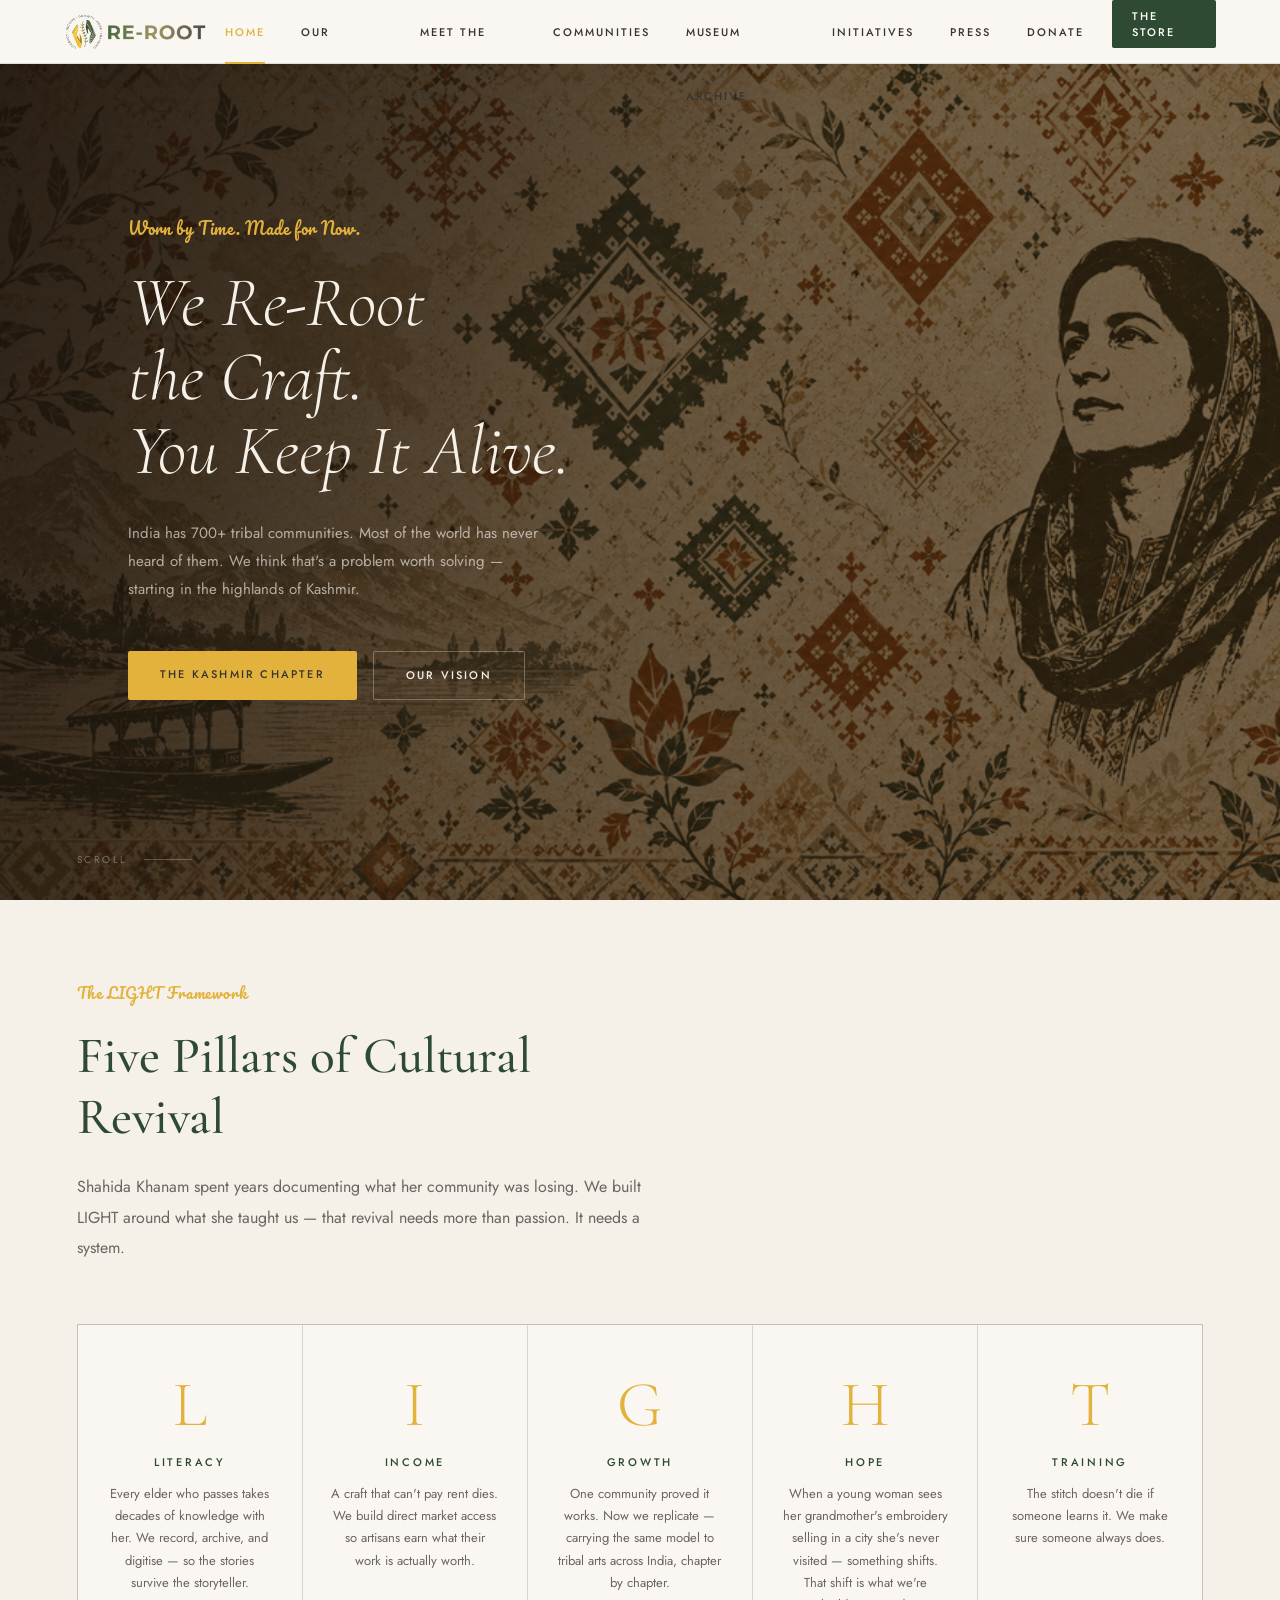
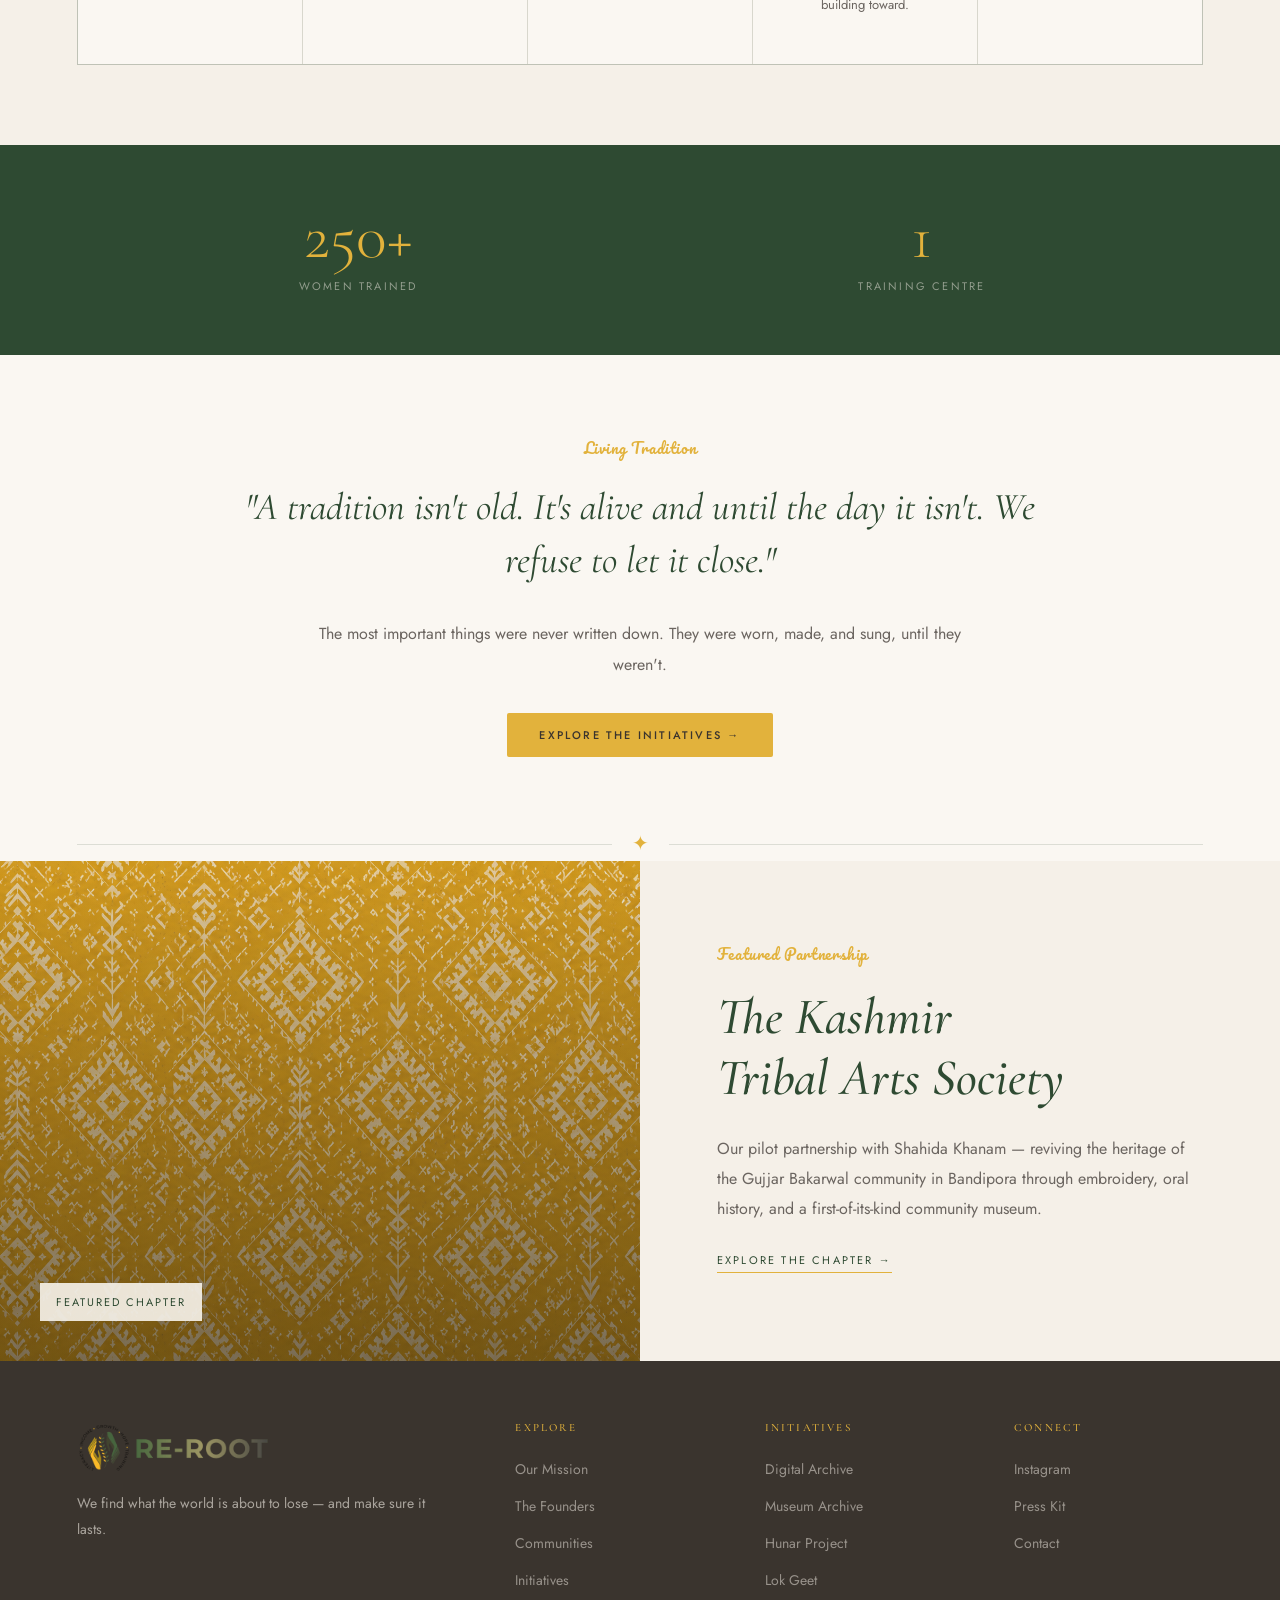
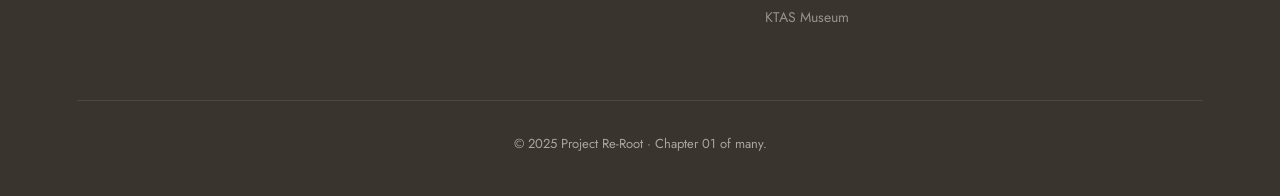
==== commit 73767bc1: "site update" ====
--- a/index.html
+++ b/index.html
@@ -9,6 +9,7 @@
 <link rel="preconnect" href="https://fonts.gstatic.com" crossorigin>
 <link href="https://fonts.googleapis.com/css2?family=Cormorant+Garamond:ital,wght@0,300;0,400;0,500;0,600;1,300;1,400;1,500&family=Jost:wght@300;400;500&family=Pacifico&display=swap" rel="stylesheet">
 <link rel="stylesheet" href="styles.css">
+<script src="https://identity.netlify.com/v1/netlify-identity-widget.js"></script>
 <script src="script.js" defer></script>
 </head>
 <body>
@@ -51,12 +52,12 @@
     <div class="hero-bg-overlay"></div>
     <div class="hero-content">
       <div class="hero-content-inner">
-        <p class="hero-tagline">Worn by Time. Made for Now.</p>
-        <h1 class="hero-h1">We Re-Root<br>the Craft.<br>You Keep It Alive.</h1>
-        <p class="hero-sub">India has 700+ tribal communities. Most of the world has never heard of them. We think that's a problem worth solving &mdash; starting in the highlands of Kashmir.</p>
+        <p class="hero-tagline" id="hero-tagline">Worn by Time. Made for Now.</p>
+        <h1 class="hero-h1" id="hero-title">We Re-Root<br>the Craft.<br>You Keep It Alive.</h1>
+        <p class="hero-sub" id="hero-description">India has 700+ tribal communities. Most of the world has never heard of them. We think that's a problem worth solving &mdash; starting in the highlands of Kashmir.</p>
         <div class="hero-ctas">
-          <a href="communities.html" class="btn-primary">The Kashmir Chapter</a>
-          <a href="mission.html" class="btn-ghost">Our Vision</a>
+          <a href="communities.html" class="btn-primary" id="hero-cta-primary">The Kashmir Chapter</a>
+          <a href="mission.html" class="btn-ghost" id="hero-cta-secondary">Our Vision</a>
         </div>
       </div>
     </div>
@@ -68,11 +69,11 @@
 
   <section class="section pillars-section">
     <div style="max-width:600px">
-      <p class="section-label">The LIGHT Framework</p>
-      <h2 class="section-title">Five Pillars of Cultural Revival</h2>
-      <p class="section-para">Shahida Khanam spent years documenting what her community was losing. We built LIGHT around what she taught us &mdash; that revival needs more than passion. It needs a system.</p>
+      <p class="section-label" id="pillars-label">The LIGHT Framework</p>
+      <h2 class="section-title" id="pillars-title">Five Pillars of Cultural Revival</h2>
+      <p class="section-para" id="pillars-description">Shahida Khanam spent years documenting what her community was losing. We built LIGHT around what she taught us &mdash; that revival needs more than passion. It needs a system.</p>
     </div>
-    <div class="pillars-grid">
+    <div class="pillars-grid" id="pillars-grid">
       <div class="pillar">
         <div class="pillar-letter">L</div>
         <div class="pillar-name">Literacy</div>
@@ -180,5 +181,16 @@
     </div>
   </footer>
 </main>
+<script>
+  if (window.netlifyIdentity) {
+    window.netlifyIdentity.on("init", user => {
+      if (!user) {
+        window.netlifyIdentity.on("login", () => {
+          document.location.href = "/admin/";
+        });
+      }
+    });
+  }
+</script>
 </body>
 </html>
--- a/styles.css
+++ b/styles.css
@@ -603,6 +603,18 @@
   padding-left: 28px;
 }
 
+.team-hero-banner {
+  width: 100%;
+  height: auto;
+  overflow: hidden;
+}
+
+.team-hero-banner img {
+  width: 100%;
+  height: auto;
+  display: block;
+}
+
 .team-section {
   background: var(--dye);
 }
@@ -1051,17 +1063,20 @@
   width: 100%;
   grid-template-columns: repeat(5, minmax(0, 1fr));
   gap: 18px;
+  align-items: start;
 }
 
 .archive-tile {
   appearance: none;
-  display: block;
+  display: flex;
+  flex-direction: column;
   width: 100%;
   border: none;
   background: transparent;
   padding: 0;
   text-align: left;
   cursor: pointer;
+  min-width: 0;
 }
 
 .archive-tile:hover .archive-frame,
@@ -1184,6 +1199,7 @@
   padding: 14px;
   display: flex;
   align-items: center;
+  gap: 20px;
   animation: fadeUp 0.25s ease;
 }
 
@@ -1202,6 +1218,14 @@
   cursor: pointer;
 }
 
+.archive-lightbox-stage {
+  display: flex;
+  flex-direction: column;
+  flex: 1;
+  min-width: 0;
+  gap: 12px;
+}
+
 .archive-lightbox-media {
   background: #1e1915;
   position: relative;
@@ -1210,6 +1234,7 @@
   align-items: center;
   justify-content: center;
   width: 100%;
+  min-height: 320px;
 }
 
 .archive-lightbox-media img {
@@ -1253,11 +1278,43 @@
   color: rgba(245, 240, 232, 0.72);
 }
 
+.archive-lightbox-thumbs {
+  display: none;
+  flex-wrap: wrap;
+  gap: 10px;
+}
+
+.archive-lightbox-thumb {
+  width: 72px;
+  height: 72px;
+  padding: 0;
+  border: 1px solid rgba(245, 240, 232, 0.16);
+  background: rgba(245, 240, 232, 0.08);
+  overflow: hidden;
+  cursor: pointer;
+  transition: border-color 0.2s ease, transform 0.2s ease;
+}
+
+.archive-lightbox-thumb:hover,
+.archive-lightbox-thumb.active {
+  border-color: var(--gold);
+  transform: translateY(-2px);
+}
+
+.archive-lightbox-thumb img {
+  width: 100%;
+  height: 100%;
+  object-fit: cover;
+  display: block;
+}
+
 .archive-lightbox-copy {
-  padding: 32px 20px 20px 4px;
+  padding: 0 4px 0 0;
   display: flex;
   flex-direction: column;
   justify-content: center;
+  max-width: 320px;
+  flex: 0 0 280px;
 }
 
 .archive-lightbox-copy .section-label {
@@ -1841,6 +1898,23 @@
 }
 
 @media (max-width: 900px) {
+  .archive-grid {
+    grid-template-columns: repeat(3, minmax(0, 1fr));
+  }
+
+  .archive-lightbox-panel {
+    flex-direction: column;
+    align-items: stretch;
+    gap: 16px;
+    padding: 12px;
+  }
+
+  .archive-lightbox-copy {
+    max-width: none;
+    flex: 1 1 auto;
+    padding: 0 4px 4px;
+  }
+
   .hero-content {
     flex-direction: column;
     padding: 60px 6vw 40px;
@@ -1888,14 +1962,6 @@
     align-items: flex-start;
   }
 
-  .archive-grid {
-    grid-template-columns: repeat(3, minmax(0, 1fr));
-  }
-
-  .archive-lightbox-panel {
-    padding: 12px;
-  }
-
   .archive-lightbox-media img {
     max-height: min(72vh, 760px);
   }
@@ -1932,19 +1998,15 @@
 }
 
 @media (max-width: 600px) {
-  .store-grid {
-    grid-template-columns: 1fr;
-  }
-
-  .store-page .store-grid {
-    grid-template-columns: 1fr;
-  }
-
   .archive-grid {
     grid-template-columns: repeat(2, minmax(0, 1fr));
     gap: 14px;
   }
 
+  .archive-meta h3 {
+    font-size: 15px;
+  }
+
   .archive-lightbox {
     padding: 14px;
   }
@@ -1953,6 +2015,24 @@
     padding: 10px;
   }
 
+  .archive-lightbox-media {
+    min-height: 220px;
+  }
+
+  .archive-lightbox-thumb {
+    width: 56px;
+    height: 56px;
+  }
+
+  .store-grid {
+    grid-template-columns: 1fr;
+  }
+
+  .store-page .store-grid {
+    grid-template-columns: 1fr;
+  }
+
+
   .archive-lightbox-media img {
     max-height: min(68vh, 620px);
   }
